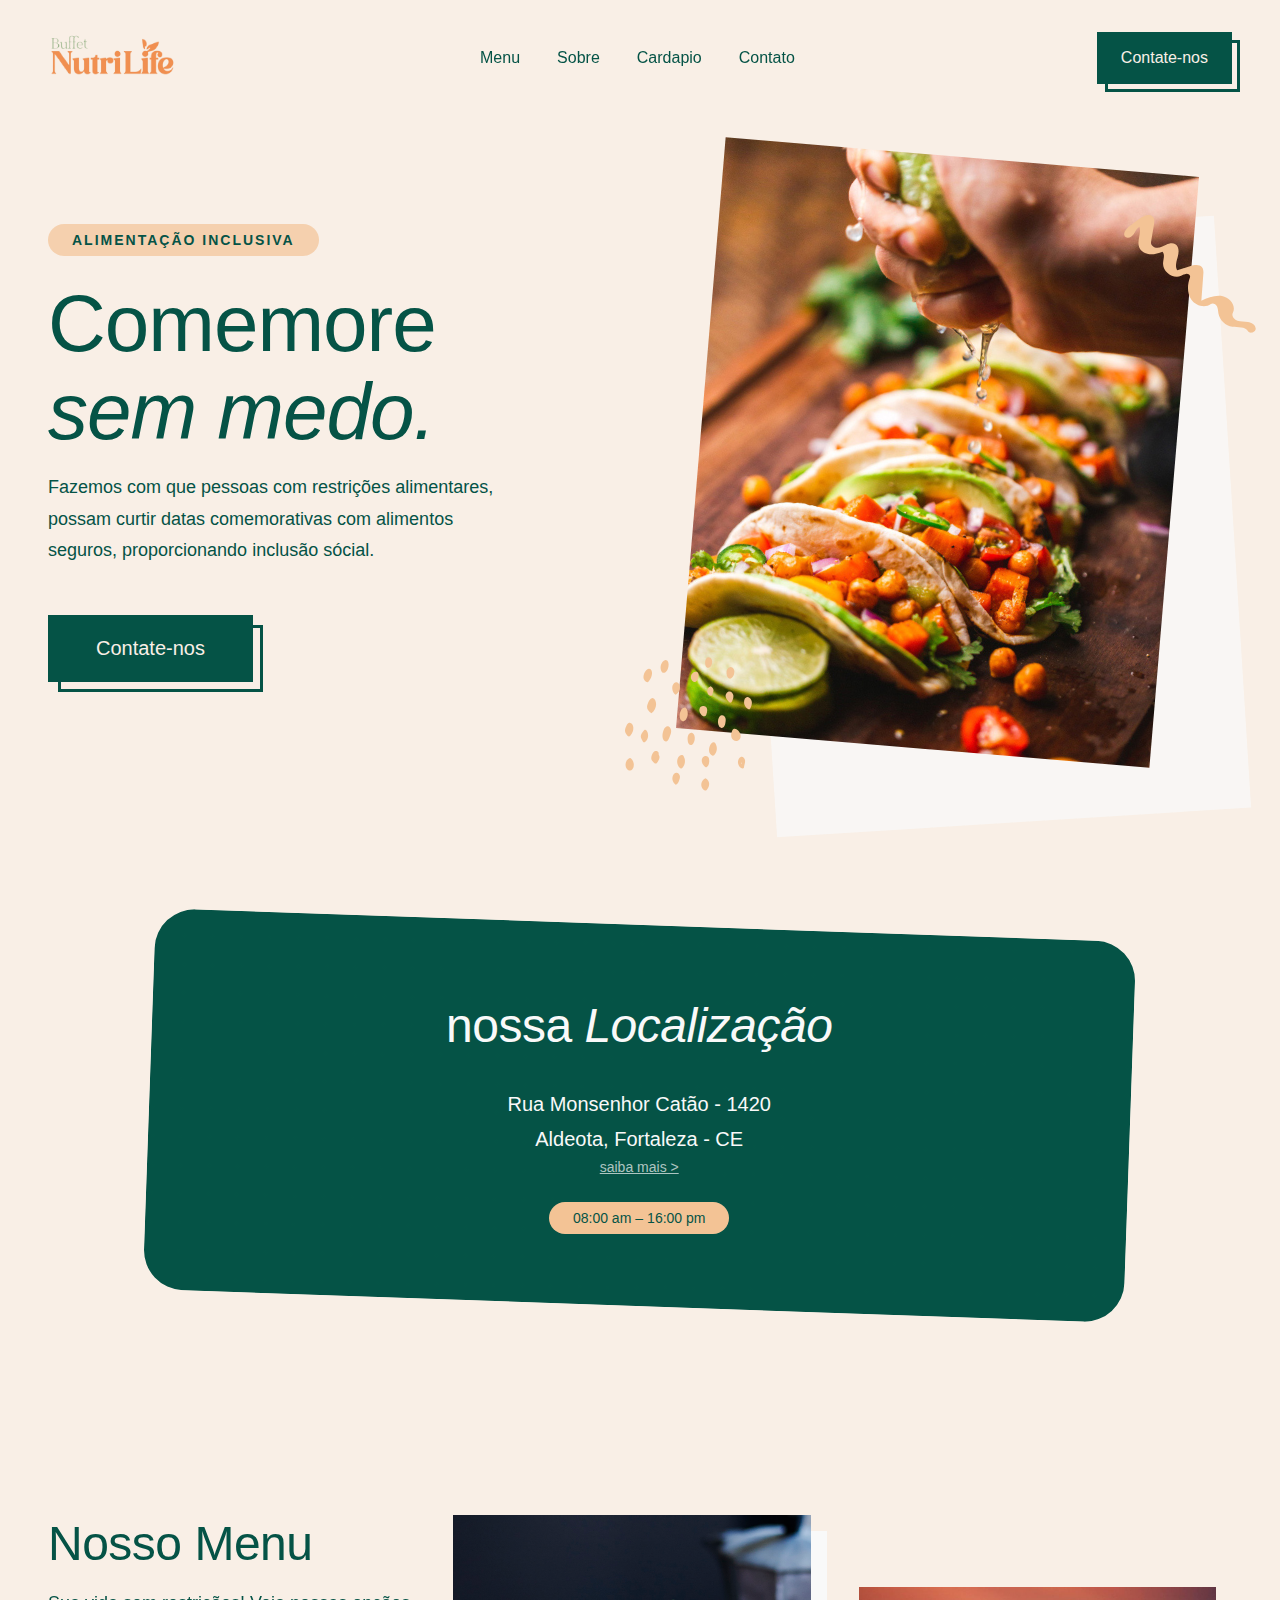
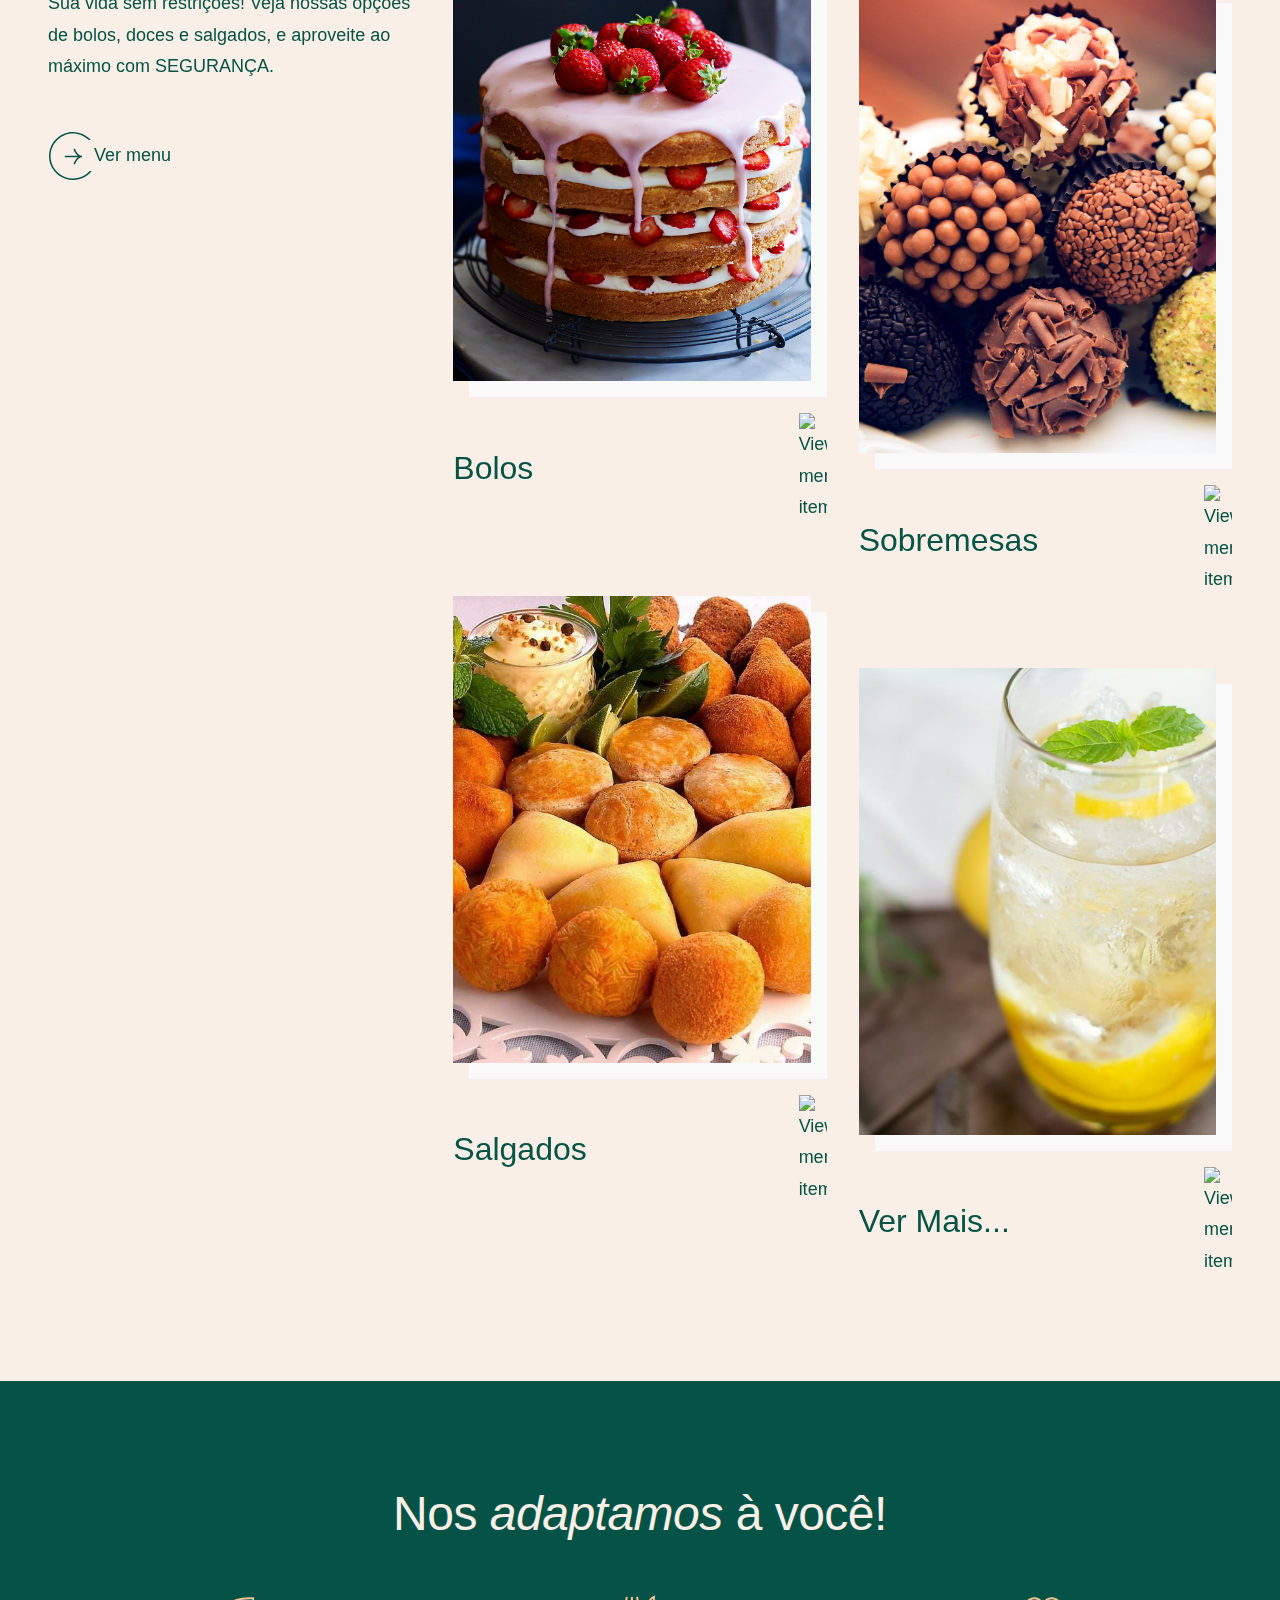
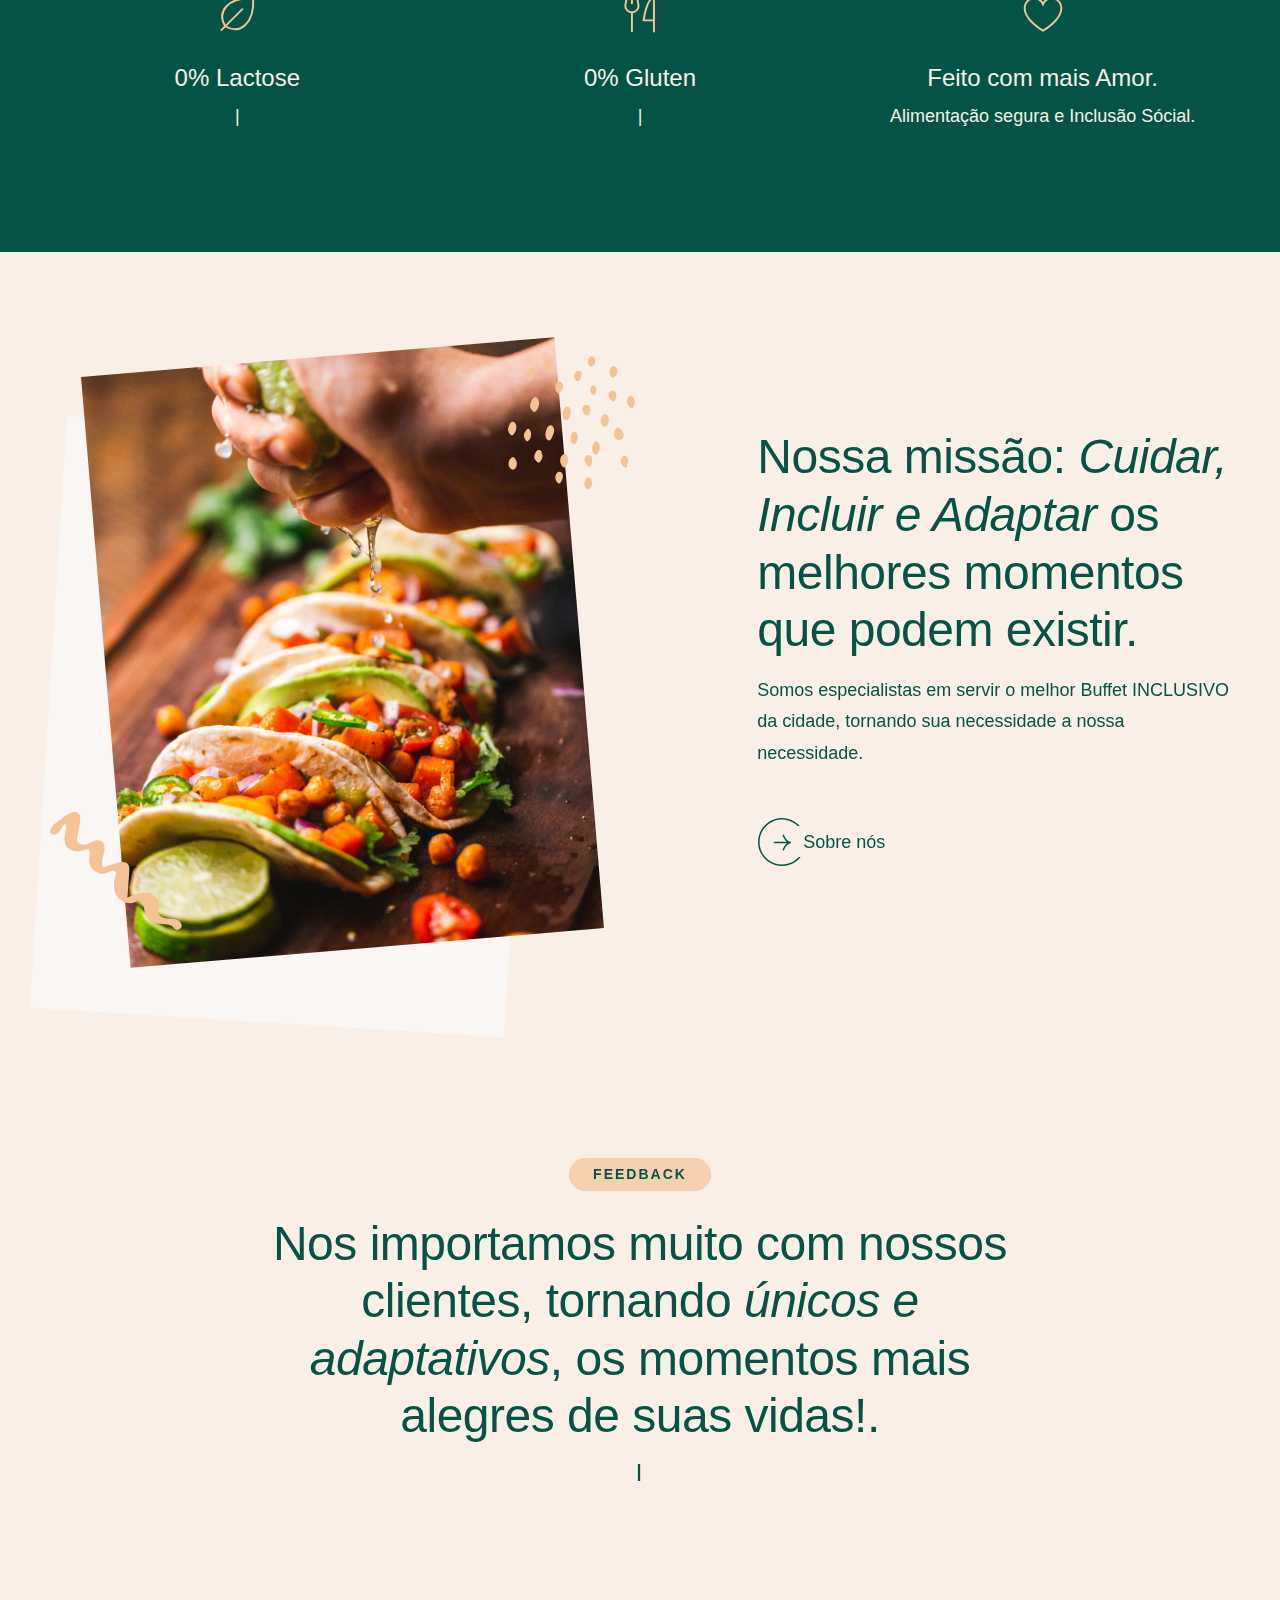
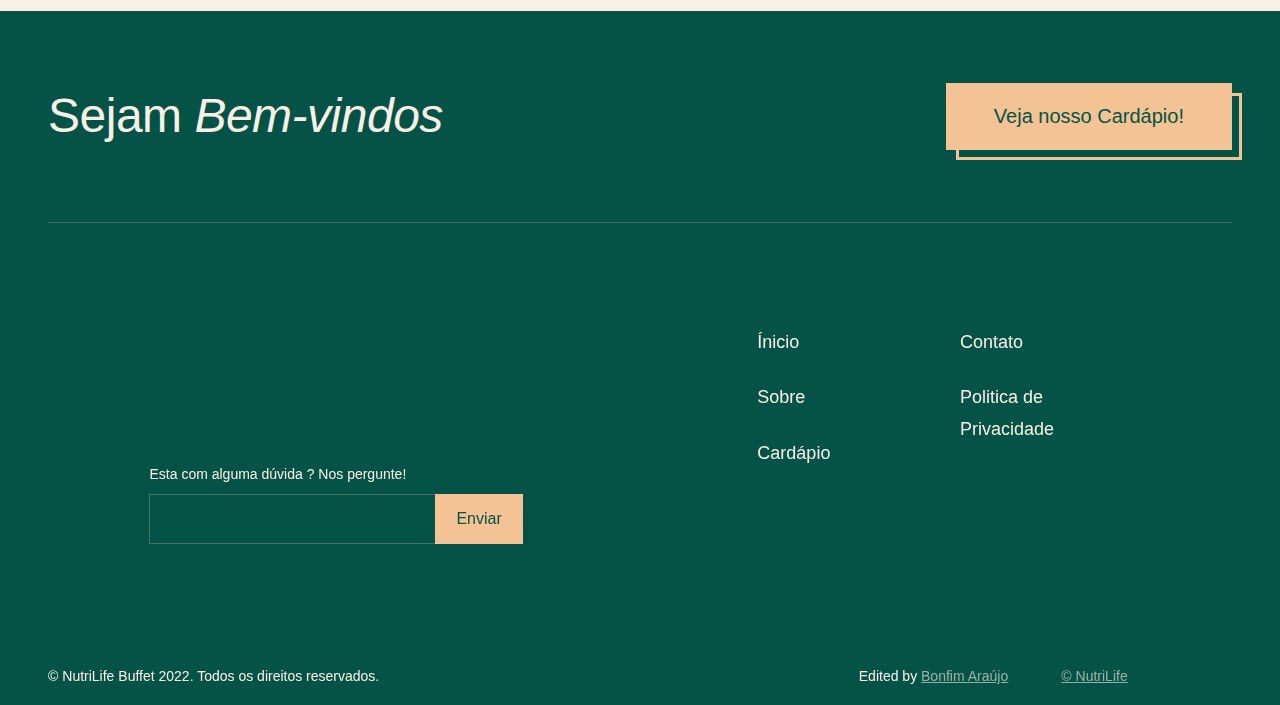
==== html/index.html @ 731f6ff0 "Add files via upload" ====
<!DOCTYPE html>

<html lang="pt-br">

<head>
	<meta charset="utf-8" />
	<title>NutriLife Buffet </title>
	<meta content="summary_large_image" name="twitter:card" />
	<meta content="width=device-width, initial-scale=1" name="viewport" />


	<link href="/css/home.css" rel="stylesheet" type="text/css" />
	<script src="https://ajax.googleapis.com/ajax/libs/webfont/1.6.26/webfont.js" type="text/javascript">

	</script>
	<script
		type="text/javascript">WebFont.load({ google: { families: ["Inter:regular,500,700", "Libre Baskerville:regular,italic"] } });</script>
	<!--[if lt IE 9]>
	<script src="https://cdnjs.cloudflare.com/ajax/libs/html5shiv/3.7.3/html5shiv.min.js" type="text/javascript">
	</script>
<![endif]-->
	<script type="text/javascript">
		!function (o, c) {
			var n = c.documentElement, t = " w-mod-"; n.className += t + "js", ("ontouchstart" in o || o.DocumentTouch && c instanceof DocumentTouch) && (n.className += t + "touch")
		}(window, document);
	</script>
	<link href="imagens/favicon.png" rel="shortcut icon" type="image/x-icon" />
	<link href="imagens/apple-icon.png" rel="apple-touch-icon" />
	<style>
		body {
			-webkit-font-smoothing: antialiased;
			-moz-osx-font-smoothing: grayscale;
		}
	</style>
</head>

<body>
	<div class="background-texture">
	</div>
	<div data-animation="default" class="nav-bar w-nav" data-easing2="ease-in-quart" data-easing="ease-out-quart"
		data-collapse="medium" data-w-id="debec348-5c84-6503-82c9-a6b3926bcc1b" role="banner" data-duration="500"
		data-doc-height="1">
		<div class="container navigation">
			<a href="/" aria-current="page" class="logo w-nav-brand w--current">
				<img src="/imagens/logo1.png" loading="lazy" alt="Plantify logo"  />
			</a>
			<nav role="navigation" class="nav-menu w-nav-menu">
				<div class="nav-links">
					<a href="/" class="nav-link w-nav-link">Menu</a>
					<a href="/about/sobre.html" class="nav-link w-nav-link">Sobre</a>
					<a href="/html/cardapio.html" class="nav-link w-nav-link">Cardapio</a>
					<a href="/contact" class="nav-link w-nav-link">Contato</a>
				</div>
				<a href="/html/cardapio.html" class="button-wrapper small no-margin w-inline-block">
					<div class="button small">
						<div>Contate-nos</div>
					</div>
					<div class="button-shadow small">
					</div>
				</a>
			</nav>
			<div class="menu-button w-nav-button">
				<div data-w-id="debec348-5c84-6503-82c9-a6b3926bcc31" class="hamburger-line">

				</div>
				<div data-w-id="debec348-5c84-6503-82c9-a6b3926bcc32" class="hamburger-line middle">

				</div>
				<div data-w-id="debec348-5c84-6503-82c9-a6b3926bcc33" class="hamburger-line bottom">

				</div>
			</div>
		</div>
	</div>
	<section class="section m wf-section">
		<div class="container">
			<div class="_12-columns">
				<div class="column desktop-5 mobile-12">
					<p class="callout">Alimentação Inclusiva</p>
					<h1 class="heading xxl">Comemore <span class="italic">sem medo.</span>
					</h1>
					<p class="paragraph">Fazemos com que pessoas com restrições alimentares, possam curtir datas
						comemorativas com alimentos seguros, proporcionando inclusão sócial.</p>
					<a href="/html/cardapio.html" class="button-wrapper primary w-inline-block">
						<div class="button">
							<div>Contate-nos</div>
						</div>
						<div class="button-shadow">

						</div>
					</a>
				</div>
				<div class="column desktop-2 mobile-0">

				</div>
				<div class="column desktop-5 mobile-12">
					<div class="photo-container">
						<img src="/imagens/tacos.jpg" loading="lazy" srcset="/imagens/tacos.jpg"
							sizes="(max-width: 767px) 4vw, (max-width: 991px) 2vw, 4vw" alt="Baja Cali Tacos"
							class="photo tall" />
						<div class="photo-shadow">

						</div>
					</div>
					<img src="/svg/shape1.svg" loading="lazy" alt="" class="shape dots bottom-left" />
					<img src="/svg/shape2.svg" loading="lazy" alt="" class="shape squiggle top-right" />
				</div>
			</div>
		</div>
	</section>
	<section class="section wf-section">
		<div class="container">
			<div class="_12-columns slide-up">
				<div class="column desktop-10 tablet-12">
					<div class="callout-box rotate">
						<div class="rotate-back">
							<div class="text-box s">
								<h2 class="heading l">
									</ion-icon>nossa <span class="italic">Localização</span>
								</h2>
								<div class="spacer _16">

								</div>
								<div class="w-dyn-list">
									<div role="list" class="w-dyn-items">
										<ion-icon name="location-outline">
										</ion-icon>
										<div role="listitem" class="schedule-wrapper w-dyn-item">
											<!--<p class="date">27 Nov, 2022</p>-->

											<p class="location large">Rua Monsenhor Catão - 1420</p>
											<p class="location large">Aldeota, Fortaleza - CE</p>
											<p class="location w-condition-invisible">Agendado</p>
											<a href="https://www.google.com/maps/place/Anfiteatro+do+Parque+do+Coc%C3%B3/@-3.7452357,-38.4881863,17z/data=!4m12!1m6!3m5!1s0x7c74f48300b9ffd:0xb833cd546a847312!2sParque+Estadual+do+Coc%C3%B3!8m2!3d-3.7452357!4d-38.4859976!3m4!1s0x0:0x5548d4794e93f61b!8m2!3d-3.7444254!4d-38.4856377"
												class="schedule-link-horizontal w-inline-block">
												<p class="address">saiba mais ></p>

											</a>

											<div class="schedule-callout">
												<div class="schedule-callout-text">08:00 am</div>
												<div class="schedule-callout-text">–</div>
												<div class="schedule-callout-text">16:00 pm</div>
											</div>
										</div>
									</div>
								</div>
							</div>
						</div>
					</div>
					<img src="https://uploads-ssl.webflow.com/623a639d34ee04adef0721f8/623cfb471740de5b218b7be7_Shape%203.svg"
						loading="lazy" alt="" class="shape squiggles top-right" />
					<img src="https://uploads-ssl.webflow.com/623a639d34ee04adef0721f8/623cfb472d6a84945aacecfd_Shape%204.svg"
						loading="lazy" alt="" class="shape squiggle bottom-left" />
				</div>
			</div>
		</div>
	</section>
	<section class="section wf-section">
		<div class="container">
			<div class="_12-columns align-top slide-up">
				<div class="column desktop-4 tablet-12 sticky">
					<h2 class="heading l">Nosso Menu</h2>
					<p class="paragraph">Sua vida sem restrições! Veja nossas opções de bolos, doces e salgados, e
						aproveite ao máximo com SEGURANÇA.</p>
					<a href="/" class="button-wrapper secondary w-inline-block">
						<div class="button secondary">
							<div class="button-arrow">
								<img src="/svg/arrow.svg"
									loading="lazy" alt="" class="secondary-button-arrow" />
								<img src="/svg/set.svg"
									loading="lazy" alt="" class="secondary-button-arrow arrow" />
							</div>
							<div>Ver menu</div>
						</div>
					</a>
				</div>
				<div class="column desktop-8 tablet-12">
					<div class="menu-category-wrapper w-dyn-list">
						<div role="list" class="_12-columns align-top w-dyn-items">
							<div role="listitem" class="column desktop-6 mobile-12 w-dyn-item">
								<a href="/html/cardapio.html" class="menu-link w-inline-block">
									<div class="photo-container menu-item">
										<img src="/imagens/cake.jpg"
											loading="lazy" alt=""
											sizes="(max-width: 479px) 87vw, (max-width: 767px) 90vw, (max-width: 991px) 44vw, 26vw"
											srcset="/imagens/cake.jpg 500w, /imagens/cake.jpg 800w, /imagens/cake.jpg 1000w"
											class="photo tall straight" />
										<div class="photo-shadow straight">
										</div>
									</div>
									<div class="div-block">
										<div class="heading-wrapper">
											<h3 class="heading s">Bolos</h3>
										</div>
										<img src="https://uploads-ssl.webflow.com/623a639d34ee04adef0721f8/623cfb460c32267d057bcc94_Arrow.svg"
											loading="lazy" alt="View menu items" class="arrow" />
									</div>
								</a>
							</div>
							<div role="listitem" class="column desktop-6 mobile-12 w-dyn-item">
								<a href="/html/cardapio.html" class="menu-link w-inline-block">
									<div class="photo-container menu-item">
										<img src="/imagens/brig.jpg"
											loading="lazy" alt=""
											sizes="(max-width: 479px) 87vw, (max-width: 767px) 90vw, (max-width: 991px) 44vw, 26vw"
											srcset="/imagens/brig.jpg 500w, /imagens/brig.jpg 1000w"
											class="photo tall straight" />
										<div class="photo-shadow straight">
										</div>
									</div>
									<div class="div-block">
										<div class="heading-wrapper">
											<h3 class="heading s">Sobremesas</h3>
										</div>
										<img src="https://uploads-ssl.webflow.com/623a639d34ee04adef0721f8/623cfb460c32267d057bcc94_Arrow.svg"
											loading="lazy" alt="View menu items" class="arrow" />
									</div>
								</a>
							</div>
							<div role="listitem" class="column desktop-6 mobile-12 w-dyn-item">
								<a href="/html/cardapio.html" class="menu-link w-inline-block">
									<div class="photo-container menu-item">
										<img src="/imagens/salg.jpg" loading="lazy"
											alt=""
											sizes="(max-width: 479px) 87vw, (max-width: 767px) 90vw, (max-width: 991px) 44vw, 26vw"
											srcset="/imagens/salg.jpg 500w, /imagens/salg.jpg 634w"
											class="photo tall straight" />
										<div class="photo-shadow straight">
										</div>
									</div>
									<div class="div-block">
										<div class="heading-wrapper">
											<h3 class="heading s">Salgados</h3>
										</div>
										<img src="https://uploads-ssl.webflow.com/623a639d34ee04adef0721f8/623cfb460c32267d057bcc94_Arrow.svg"
											loading="lazy" alt="View menu items" class="arrow" />
									</div>
								</a>
							</div>
							<div role="listitem" class="column desktop-6 mobile-12 w-dyn-item">
								<a href="/html/cardapio.html" class="menu-link w-inline-block">
									<div class="photo-container menu-item">
										<img src="/imagens/suc.jpeg"
											loading="lazy" alt=""
											sizes="(max-width: 479px) 87vw, (max-width: 767px) 90vw, (max-width: 991px) 44vw, 26vw"
											srcset="/imagens/suc.jpeg 1080w, /imagens/suc.jpeg 1229w"
											class="photo tall straight" />
										<div class="photo-shadow straight">
										</div>
									</div>
									<div class="div-block">
										<div class="heading-wrapper">
											<h3 class="heading s">Ver Mais...</h3>
										</div>
										<img src="https://uploads-ssl.webflow.com/623a639d34ee04adef0721f8/623cfb460c32267d057bcc94_Arrow.svg"
											loading="lazy" alt="View menu items" class="arrow" />
									</div>
								</a>
							</div>
						</div>
					</div>
				</div>
			</div>
		</div>
	</section>
	<section class="section texture wf-section">
		<div class="container">
			<div class="text-light text-center slide-up">
				<h2 class="heading l">Nos <span class="italic">adaptamos</span> à você!</h2>
				<div class="spacer _32 _0"></div>
				<div class="w-layout-grid grid desktop-3 tablet-3">
					<div id="w-node-_17343c4a-5722-f067-502e-1ea9c01374c1-f841f1c8">
						<img src="/svg/Icon 1.svg"
							loading="lazy" alt="" class="icon" />
						<h3 class="heading xs">0% Lactose</h3>
						<p class="paragraph">|</p>
					</div>
					<div id="w-node-a7428c8a-ffae-e5ae-8056-a9b80b9cee75-f841f1c8">
						<img src="/svg/Icon2.svg"
							loading="lazy" alt="" class="icon" />
						<h3 class="heading xs">0% Gluten</h3>
						<p class="paragraph">|</p>
					</div>
					<div id="w-node-_4e2cf897-731e-28c8-fb19-3d5adfd50661-f841f1c8">
						<img src="/svg/Icon3.svg"
							loading="lazy" alt="" class="icon" />
						<h3 class="heading xs">Feito com mais Amor.</h3>
						<p class="paragraph">Alimentação segura e Inclusão Sócial.</p>
					</div>
				</div>
			</div>
		</div>
	</section>
	<section class="section wf-section">
		<div class="container">
			<div class="_12-columns reverse slide-up">
				<div class="column desktop-5 mobile-12">
					<h2 class="heading l">Nossa missão: <span class="italic">Cuidar, Incluir e Adaptar</span> os
						melhores momentos que podem existir.</h2>
					<p class="paragraph">Somos especialistas em servir o melhor Buffet INCLUSIVO da cidade, tornando sua
						necessidade a nossa necessidade.</p>
					<a href="/html/sobre.html" class="button-wrapper secondary w-inline-block">
						<div class="button secondary">
							<div class="button-arrow">
								<img src="/svg/arrow.svg"
									loading="lazy" alt="" class="secondary-button-arrow" />
								<img src="/svg/set.svg"
									loading="lazy" alt="" class="secondary-button-arrow arrow" />
							</div>
							<div>Sobre nós</div>
						</div>
					</a>
				</div>
				<div class="column desktop-2 mobile-0">
				</div>
				<div class="column desktop-5 mobile-12">
					<div class="photo-container">
						<img src="/imagens/tacos.jpg"
							loading="lazy"
							srcset="/imagens/tacos.jpg 500w, /imagens/tacos.jpg 660w"
							sizes="(max-width: 767px) 4vw, (max-width: 991px) 2vw, 4vw" alt="Jack Fruit tacos"
							class="photo tall left" />
						<div class="photo-shadow reverse">
						</div>
					</div>
					<img src="/svg/shape1.svg"
						loading="lazy" alt="" class="shape dots top-right" />
					<img src="/svg/shape2.svg"
						loading="lazy" alt="" class="shape squiggle bottom-left-image" />
				</div>
			</div>
		</div>
	</section>
	<section class="section wf-section">
		<div class="container">
			<div class="_12-columns slide-up">
				<div class="column desktop-8 tablet-12">
					<div class="text-center">
						<p class="callout">Feedback</p>
						<p class="quote">Nos importamos muito com nossos clientes, tornando <span class="italic">únicos
								e adaptativos</span>, os momentos mais alegres de suas vidas!.</p>
						<div class="quote-name">|</div>
					</div>
				</div>
			</div>
		</div>
	</section>
	<section class="section no-padding wf-section">
		<div class="container wide">
			<div class="image-gallery">
				<img src="/imagens/tacos2.jpg"
					loading="lazy" alt="" class="gallery-photo" />
				<img src="/imagens/child.jpg"
					loading="lazy"
					srcset="/imagens/child.jpg 500w, /imagens/child.jpg 522w"
					sizes="(max-width: 479px) 21vw, 22vw" alt="" class="gallery-photo" />
				<img src="/imagens/pleace.jpg"
					loading="lazy"
					srcset="/imagens/pleace.jpg 500w, /imagens/pleace.jpg 600w"
					sizes="(max-width: 479px) 21vw, 22vw" alt="" class="gallery-photo" />
				<img src="/imagens/eat.jpg"
					loading="lazy" alt="" class="gallery-photo" />
			</div>
		</div>
	</section>
	<footer class="wf-section">
		<div class="section green no-padding">
			<div class="container">
				<div class="footer-cta text-light">
					<h2 class="heading l no-margin">Sejam <span class="italic">Bem-vindos</span>
					</h2>
					<a href="/html/cardapio.html" class="button-wrapper primary no-margin w-inline-block">
						<div class="button peach">
							<div>Veja nosso Cardápio!</div>
						</div>
						<div class="button-shadow peach">

						</div>
					</a>
				</div>
				<div class="horizontal-line light no-margin">

				</div>
			</div>
		</div>
		<div class="section green">
			<div class="container">
				<div class="_12-columns align-top">
					<div class="column desktop-4 tablet-12">
						<a href="#" class="footer-logo w-inline-block">
							<img src="./imagens/logo1.png" loading="lazy" alt="Plantify logo"  />
						</a>
						<div class="spacer _24">

						</div>
						<div class="social-links">
							<a href="https://www.facebook.com/" target="_blank" class="social-link w-inline-block">
								<img src="./svg/icon-facebook.svg" loading="lazy" alt="Facebook" />
							</a>
							<a href="https://twitter.com/" target="_blank" class="social-link w-inline-block">
								<img src="./svg/icon-twitter.svg" loading="lazy" alt="Twitter" />
							</a>
							<a href="https://www.instagram.com/" target="_blank" class="social-link w-inline-block">
								<img src="./svg/icon-instagram.svg" loading="lazy" alt="Instagram" />
							</a>
						</div>
						<div class="footer-form w-form">
							<form id="email-form" name="email-form" data-name="Email Form" method="get">
								<label for="field" class="field-label light">Esta com alguma dúvida ? Nos
									pergunte!</label>
								<div class="horizontal-form">
									<input type="email" class="form-input light w-input" maxlength="256" name="Email"
										data-name="Email" placeholder="" id="Email-2" required="" />
									<input type="submit" value="Enviar" data-wait="Um momento..."
										class="button small peach form w-button" />
								</div>
							</form>
							<div class="form-success footer w-form-done">
								<div>Obrigada! Sua dúvida foi recebida!
								</div>
							</div>
							<div class="form-error w-form-fail">
								<div>Ops! Algo deu errado ao enviar o formulário.</div>
							</div>
						</div>
					</div>
					<div class="column desktop-2 tablet-0">

					</div>
					<div class="column desktop-2 tablet-4 mobile-12">
						<div class="footer-links">
							<a href="./index.html" class="footer-link">Ínicio</a>
							<a href="/html/sobre.html" class="footer-link">Sobre</a>
							<a href="/html/cardapio.html" class="footer-link">Cardápio</a>
						</div>
					</div>
					<div class="column desktop-2 tablet-4 mobile-12">
						<div class="footer-links">
							<a href="/contact" class="footer-link">Contato</a>
							<a href="/privacy-policy" class="footer-link">Politica de Privacidade</a>

						</div>
					</div>

				</div>
			</div>
		</div>
		<div class="section xs green text-light">
			<div class="container">
				<div class="_12-columns mobile-text-center">
					<div class="column desktop-8 tablet-6 mobile-12">
						<div class="paragraph s">© NutriLife Buffet 2022. Todos os direitos reservados.
						</div>
					</div>
					<div class="column desktop-2 tablet-3 mobile-12">
						<div class="paragraph s">Edited by
							<a href="" target="_blank" class="link-white">Bonfim Araújo</a>
						</div>
					</div>
					<div class="column desktop-2 tablet-3 mobile-12">
						<div class="paragraph s">
							<a href="./index.html" target="_blank" class="link-white">© NutriLife</a>
						</div>
					</div>
				</div>
			</div>
		</div>
	</footer>

	<script type="module" src="https://unpkg.com/ionicons@5.5.2/dist/ionicons/ionicons.esm.js"></script>
	<script nomodule src="https://unpkg.com/ionicons@5.5.2/dist/ionicons/ionicons.js"></script>

	
</body>

</html>
---- css/home.css ----
html {
    font-family: sans-serif;
    -ms-text-size-adjust: 100%;
    -webkit-text-size-adjust: 100%;
    height: 100%
}

ion-icon {
    font-size: 50px;
    margin-top:-20px;
  }

article,
aside,
details,
figcaption,
figure,
footer,
header,
hgroup,
main,
menu,
nav,
section,
summary {
    display: block
}

audio,
canvas,
progress,
video {
    display: inline-block;
    vertical-align: baseline
}

audio:not([controls]) {
    display: none;
    height: 0
}

[hidden],
template {
    display: none
}

a:active,
a:hover {
    outline: 0
}

abbr[title] {
    border-bottom: 1px dotted
}

b,
optgroup,
strong {
    font-weight: 700
}

dfn {
    font-style: italic
}

mark {
    background: #ff0;
    color: #000
}

small {
    font-size: 80%
}

sub,
sup {
    font-size: 75%;
    line-height: 0;
    position: relative;
    vertical-align: baseline
}

sup {
    top: -.5em
}

sub {
    bottom: -.25em
}

img {
    border: 0;
    vertical-align: middle;
    display: inline-block;
    max-width: 100%
}

svg:not(:root) {
    overflow: hidden
}

hr {
    box-sizing: content-box;
    height: 0
}

pre,
textarea {
    overflow: auto
}

code,
kbd,
pre,
samp {
    font-family: monospace, monospace;
    font-size: 1em
}

button,
input,
optgroup,
select,
textarea {
    color: inherit;
    font: inherit;
    margin: 0
}

button {
    overflow: visible
}

button,
select {
    text-transform: none
}

button,
html input[type=button],
input[type=reset] {
    -webkit-appearance: button;
    cursor: pointer
}

button[disabled],
html input[disabled] {
    cursor: default
}

button::-moz-focus-inner,
input::-moz-focus-inner {
    border: 0;
    padding: 0
}

input {
    line-height: normal
}

input[type=checkbox],
input[type=radio] {
    box-sizing: border-box;
    padding: 0
}

input[type=number]::-webkit-inner-spin-button,
input[type=number]::-webkit-outer-spin-button {
    height: auto
}

input[type=search] {
    -webkit-appearance: none
}

input[type=search]::-webkit-search-cancel-button,
input[type=search]::-webkit-search-decoration {
    -webkit-appearance: none
}

legend {
    border: 0;
    padding: 0
}

table {
    border-collapse: collapse;
    border-spacing: 0
}

td,
th {
    padding: 0
}

@font-face {
    font-family: webflow-icons;
    src: url("[data-uri]") format('truetype');
    font-weight: 400;
    font-style: normal
}

[class*=" w-icon-"],
[class^=w-icon-] {
    font-family: webflow-icons !important;
    speak: none;
    font-style: normal;
    font-weight: 400;
    font-variant: normal;
    text-transform: none;
    line-height: 1;
    -webkit-font-smoothing: antialiased;
    -moz-osx-font-smoothing: grayscale
}

.w-icon-slider-right:before {
    content: "\e600"
}

.w-icon-slider-left:before {
    content: "\e601"
}

.w-icon-nav-menu:before {
    content: "\e602"
}

.w-icon-arrow-down:before,
.w-icon-dropdown-toggle:before {
    content: "\e603"
}

.w-icon-file-upload-remove:before {
    content: "\e900"
}

.w-icon-file-upload-icon:before {
    content: "\e903"
}

* {
    -webkit-box-sizing: border-box;
    -moz-box-sizing: border-box;
    box-sizing: border-box
}

html.w-mod-touch * {
    background-attachment: scroll !important
}

.w-block {
    display: block
}

.w-inline-block {
    max-width: 100%;
    display: inline-block
}

.w-clearfix:after,
.w-clearfix:before {
    content: " ";
    display: table;
    grid-column-start: 1;
    grid-row-start: 1;
    grid-column-end: 2;
    grid-row-end: 2
}

.w-clearfix:after {
    clear: both
}

.w-hidden {
    display: none
}

.w-button {
    display: inline-block;
    padding: 9px 15px;
    background-color: #3898ec;
    color: #fff;
    border: 0;
    line-height: inherit;
    text-decoration: none;
    cursor: pointer;
    border-radius: 0
}

input.w-button {
    -webkit-appearance: button
}

html[data-w-dynpage] [data-w-cloak] {
    color: transparent !important
}

.w-webflow-badge,
.w-webflow-badge * {
    position: static;
    left: auto;
    top: auto;
    right: auto;
    bottom: auto;
    z-index: auto;
    display: block;
    visibility: visible;
    overflow: visible;
    overflow-x: visible;
    overflow-y: visible;
    box-sizing: border-box;
    width: auto;
    height: auto;
    max-height: none;
    max-width: none;
    min-height: 0;
    min-width: 0;
    margin: 0;
    padding: 0;
    float: none;
    clear: none;
    border: 0 transparent;
    border-radius: 0;
    background: 0 0;
    box-shadow: none;
    opacity: 1;
    transform: none;
    transition: none;
    direction: ltr;
    font-family: inherit;
    font-weight: inherit;
    color: inherit;
    font-size: inherit;
    line-height: inherit;
    font-style: inherit;
    font-variant: inherit;
    text-align: inherit;
    letter-spacing: inherit;
    text-decoration: inherit;
    text-indent: 0;
    text-transform: inherit;
    list-style-type: disc;
    text-shadow: none;
    font-smoothing: auto;
    vertical-align: baseline;
    cursor: inherit;
    white-space: inherit;
    word-break: normal;
    word-spacing: normal;
    word-wrap: normal
}

.w-webflow-badge {
    position: fixed !important;
    display: inline-block !important;
    visibility: visible !important;
    z-index: 2147483647 !important;
    top: auto !important;
    right: 12px !important;
    bottom: 12px !important;
    left: auto !important;
    color: #aaadb0 !important;
    background-color: #fff !important;
    border-radius: 3px !important;
    padding: 6px 8px 6px 6px !important;
    font-size: 12px !important;
    opacity: 1 !important;
    line-height: 14px !important;
    text-decoration: none !important;
    transform: none !important;
    margin: 0 !important;
    width: auto !important;
    height: auto !important;
    overflow: visible !important;
    white-space: nowrap;
    box-shadow: 0 0 0 1px rgba(0, 0, 0, .1), 0 1px 3px rgba(0, 0, 0, .1);
    cursor: pointer
}

.w-webflow-badge>img {
    display: inline-block !important;
    visibility: visible !important;
    opacity: 1 !important;
    vertical-align: middle !important
}

p {
    margin-top: 0;
    margin-bottom: 16px
}

figure {
    margin: 0 0 10px
}

figcaption {
    margin-top: 5px;
    text-align: center
}

.w-list-unstyled {
    padding-left: 0;
    list-style: none
}

.w-embed:after,
.w-embed:before {
    content: " ";
    display: table;
    grid-column-start: 1;
    grid-row-start: 1;
    grid-column-end: 2;
    grid-row-end: 2
}

.w-embed:after {
    clear: both
}

.w-video {
    width: 100%;
    position: relative;
    padding: 0
}

.w-video embed,
.w-video iframe,
.w-video object {
    position: absolute;
    top: 0;
    left: 0;
    width: 100%;
    height: 100%;
    border: none
}

fieldset {
    padding: 0;
    margin: 0;
    border: 0
}

[type=button],
[type=reset],
button {
    border: 0;
    cursor: pointer;
    -webkit-appearance: button
}

.w-form {
    margin: 0 0 15px
}

.w-form-done {
    display: none;
    padding: 20px;
    text-align: center;
    background-color: #ddd
}

.w-form-fail {
    display: none;
    margin-top: 10px;
    padding: 10px;
    background-color: #ffdede
}

label {
    display: block;
    margin-bottom: 5px;
    font-weight: 700
}

.w-input,
.w-select {
    display: block;
    width: 100%;
    height: 38px;
    padding: 8px 12px;
    margin-bottom: 10px;
    font-size: 14px;
    line-height: 1.42857143;
    color: #333;
    vertical-align: middle;
    background-color: #fff;
    border: 1px solid #ccc
}

.w-input:-moz-placeholder,
.w-select:-moz-placeholder {
    color: #999
}

.w-input::-moz-placeholder,
.w-select::-moz-placeholder {
    color: #999;
    opacity: 1
}

.w-input:-ms-input-placeholder,
.w-select:-ms-input-placeholder {
    color: #999
}

.w-input::-webkit-input-placeholder,
.w-select::-webkit-input-placeholder {
    color: #999
}

.w-input:focus,
.w-select:focus {
    border-color: #3898ec;
    outline: 0
}

.w-input[disabled],
.w-input[readonly],
.w-select[disabled],
.w-select[readonly],
fieldset[disabled] .w-input,
fieldset[disabled] .w-select {
    cursor: not-allowed
}

.w-input[disabled]:not(.w-input-disabled),
.w-input[readonly],
.w-select[disabled]:not(.w-input-disabled),
.w-select[readonly],
fieldset[disabled]:not(.w-input-disabled) .w-input,
fieldset[disabled]:not(.w-input-disabled) .w-select {
    background-color: #eee
}

textarea.w-input,
textarea.w-select {
    height: auto
}

.w-select {
    background-color: #f3f3f3
}

.w-select[multiple] {
    height: auto
}

.w-form-label {
    display: inline-block;
    cursor: pointer;
    font-weight: 400;
    margin-bottom: 0
}

.w-radio {
    display: block;
    margin-bottom: 5px;
    padding-left: 20px
}

.w-radio:after,
.w-radio:before {
    content: " ";
    display: table;
    grid-column-start: 1;
    grid-row-start: 1;
    grid-column-end: 2;
    grid-row-end: 2
}

.w-radio:after {
    clear: both
}

.w-radio-input {
    margin: 3px 0 0 -20px;
    line-height: normal;
    float: left
}

.w-file-upload {
    display: block;
    margin-bottom: 10px
}

.w-file-upload-input {
    width: .1px;
    height: .1px;
    opacity: 0;
    overflow: hidden;
    position: absolute;
    z-index: -100
}

.w-file-upload-default,
.w-file-upload-success,
.w-file-upload-uploading {
    display: inline-block;
    color: #333
}

.w-file-upload-error {
    display: block;
    margin-top: 10px
}

.w-file-upload-default.w-hidden,
.w-file-upload-error.w-hidden,
.w-file-upload-success.w-hidden,
.w-file-upload-uploading.w-hidden {
    display: none
}

.w-file-upload-uploading-btn {
    display: flex;
    font-size: 14px;
    font-weight: 400;
    cursor: pointer;
    margin: 0;
    padding: 8px 12px;
    border: 1px solid #ccc;
    background-color: #fafafa
}

.w-file-upload-file {
    display: flex;
    flex-grow: 1;
    justify-content: space-between;
    margin: 0;
    padding: 8px 9px 8px 11px;
    border: 1px solid #ccc;
    background-color: #fafafa
}

.w-file-upload-file-name {
    font-size: 14px;
    font-weight: 400;
    display: block
}

.w-file-remove-link {
    margin-top: 3px;
    margin-left: 10px;
    width: auto;
    height: auto;
    padding: 3px;
    display: block;
    cursor: pointer
}

.w-icon-file-upload-remove {
    margin: auto;
    font-size: 10px
}

.w-file-upload-error-msg {
    display: inline-block;
    color: #ea384c;
    padding: 2px 0
}

.w-file-upload-info {
    display: inline-block;
    line-height: 38px;
    padding: 0 12px
}

.w-file-upload-label {
    display: inline-block;
    font-size: 14px;
    font-weight: 400;
    cursor: pointer;
    margin: 0;
    padding: 8px 12px;
    border: 1px solid #ccc;
    background-color: #fafafa
}

.w-icon-file-upload-icon,
.w-icon-file-upload-uploading {
    display: inline-block;
    margin-right: 8px;
    width: 20px
}

.w-icon-file-upload-uploading {
    height: 20px
}

.w-container {
    margin-left: auto;
    margin-right: auto;
    max-width: 940px
}

.w-container:after,
.w-container:before {
    content: " ";
    display: table;
    grid-column-start: 1;
    grid-row-start: 1;
    grid-column-end: 2;
    grid-row-end: 2
}

.w-container:after {
    clear: both
}

.w-container .w-row {
    margin-left: -10px;
    margin-right: -10px
}

.w-row:after,
.w-row:before {
    content: " ";
    display: table;
    grid-column-start: 1;
    grid-row-start: 1;
    grid-column-end: 2;
    grid-row-end: 2
}

.w-row:after {
    clear: both
}

.w-row .w-row {
    margin-left: 0;
    margin-right: 0
}

.w-col {
    position: relative;
    float: left;
    width: 100%;
    min-height: 1px;
    padding-left: 10px;
    padding-right: 10px
}

.w-col .w-col {
    padding-left: 0;
    padding-right: 0
}

.w-col-1 {
    width: 8.33333333%
}

.w-col-2 {
    width: 16.66666667%
}

.w-col-3 {
    width: 25%
}

.w-col-4 {
    width: 33.33333333%
}

.w-col-5 {
    width: 41.66666667%
}

.w-col-6 {
    width: 50%
}

.w-col-7 {
    width: 58.33333333%
}

.w-col-8 {
    width: 66.66666667%
}

.w-col-9 {
    width: 75%
}

.w-col-10 {
    width: 83.33333333%
}

.w-col-11 {
    width: 91.66666667%
}

.w-col-12 {
    width: 100%
}

.w-hidden-main {
    display: none !important
}

@media screen and (max-width:991px) {
    .w-container {
        max-width: 728px
    }

    .w-hidden-main {
        display: inherit !important
    }

    .w-hidden-medium {
        display: none !important
    }

    .w-col-medium-1 {
        width: 8.33333333%
    }

    .w-col-medium-2 {
        width: 16.66666667%
    }

    .w-col-medium-3 {
        width: 25%
    }

    .w-col-medium-4 {
        width: 33.33333333%
    }

    .w-col-medium-5 {
        width: 41.66666667%
    }

    .w-col-medium-6 {
        width: 50%
    }

    .w-col-medium-7 {
        width: 58.33333333%
    }

    .w-col-medium-8 {
        width: 66.66666667%
    }

    .w-col-medium-9 {
        width: 75%
    }

    .w-col-medium-10 {
        width: 83.33333333%
    }

    .w-col-medium-11 {
        width: 91.66666667%
    }

    .w-col-medium-12 {
        width: 100%
    }

    .w-col-stack {
        width: 100%;
        left: auto;
        right: auto
    }
}

@media screen and (max-width:767px) {

    .w-hidden-main,
    .w-hidden-medium {
        display: inherit !important
    }

    .w-hidden-small {
        display: none !important
    }

    .w-container .w-row,
    .w-row {
        margin-left: 0;
        margin-right: 0
    }

    .w-col {
        width: 100%;
        left: auto;
        right: auto
    }

    .w-col-small-1 {
        width: 8.33333333%
    }

    .w-col-small-2 {
        width: 16.66666667%
    }

    .w-col-small-3 {
        width: 25%
    }

    .w-col-small-4 {
        width: 33.33333333%
    }

    .w-col-small-5 {
        width: 41.66666667%
    }

    .w-col-small-6 {
        width: 50%
    }

    .w-col-small-7 {
        width: 58.33333333%
    }

    .w-col-small-8 {
        width: 66.66666667%
    }

    .w-col-small-9 {
        width: 75%
    }

    .w-col-small-10 {
        width: 83.33333333%
    }

    .w-col-small-11 {
        width: 91.66666667%
    }

    .w-col-small-12 {
        width: 100%
    }
}

@media screen and (max-width:479px) {
    .w-container {
        max-width: none
    }

    .w-hidden-main,
    .w-hidden-medium,
    .w-hidden-small {
        display: inherit !important
    }

    .w-hidden-tiny {
        display: none !important
    }

    .w-col {
        width: 100%
    }

    .w-col-tiny-1 {
        width: 8.33333333%
    }

    .w-col-tiny-2 {
        width: 16.66666667%
    }

    .w-col-tiny-3 {
        width: 25%
    }

    .w-col-tiny-4 {
        width: 33.33333333%
    }

    .w-col-tiny-5 {
        width: 41.66666667%
    }

    .w-col-tiny-6 {
        width: 50%
    }

    .w-col-tiny-7 {
        width: 58.33333333%
    }

    .w-col-tiny-8 {
        width: 66.66666667%
    }

    .w-col-tiny-9 {
        width: 75%
    }

    .w-col-tiny-10 {
        width: 83.33333333%
    }

    .w-col-tiny-11 {
        width: 91.66666667%
    }

    .w-col-tiny-12 {
        width: 100%
    }
}

.w-widget {
    position: relative
}

.w-widget-map {
    width: 100%;
    height: 400px
}

.w-widget-map label {
    width: auto;
    display: inline
}

.w-widget-map img {
    max-width: inherit
}

.w-widget-map .gm-style-iw {
    text-align: center
}

.w-widget-map .gm-style-iw>button {
    display: none !important
}

.w-widget-twitter {
    overflow: hidden
}

.w-widget-twitter-count-shim {
    display: inline-block;
    vertical-align: top;
    position: relative;
    width: 28px;
    height: 20px;
    text-align: center;
    background: #fff;
    border: 1px solid #758696;
    border-radius: 3px
}

.w-widget-twitter-count-shim * {
    pointer-events: none;
    -webkit-user-select: none;
    -moz-user-select: none;
    -ms-user-select: none;
    user-select: none
}

.w-widget-twitter-count-shim .w-widget-twitter-count-inner {
    position: relative;
    font-size: 15px;
    line-height: 12px;
    text-align: center;
    color: #999;
    font-family: serif
}

.w-widget-twitter-count-shim .w-widget-twitter-count-clear {
    position: relative;
    display: block
}

.w-widget-twitter-count-shim.w--large {
    width: 36px;
    height: 28px
}

.w-widget-twitter-count-shim.w--large .w-widget-twitter-count-inner {
    font-size: 18px;
    line-height: 18px
}

.w-widget-twitter-count-shim:not(.w--vertical) {
    margin-left: 5px;
    margin-right: 8px
}

.w-widget-twitter-count-shim:not(.w--vertical).w--large {
    margin-left: 6px
}

.w-widget-twitter-count-shim:not(.w--vertical):after,
.w-widget-twitter-count-shim:not(.w--vertical):before {
    top: 50%;
    left: 0;
    border: solid transparent;
    content: ' ';
    height: 0;
    width: 0;
    position: absolute;
    pointer-events: none
}

.w-widget-twitter-count-shim:not(.w--vertical):before {
    border-color: rgba(117, 134, 150, 0);
    border-right-color: #5d6c7b;
    border-width: 4px;
    margin-left: -9px;
    margin-top: -4px
}

.w-widget-twitter-count-shim:not(.w--vertical).w--large:before {
    border-width: 5px;
    margin-left: -10px;
    margin-top: -5px
}

.w-widget-twitter-count-shim:not(.w--vertical):after {
    border-color: rgba(255, 255, 255, 0);
    border-right-color: #fff;
    border-width: 4px;
    margin-left: -8px;
    margin-top: -4px
}

.w-widget-twitter-count-shim:not(.w--vertical).w--large:after {
    border-width: 5px;
    margin-left: -9px;
    margin-top: -5px
}

.w-widget-twitter-count-shim.w--vertical {
    width: 61px;
    height: 33px;
    margin-bottom: 8px
}

.w-widget-twitter-count-shim.w--vertical:after,
.w-widget-twitter-count-shim.w--vertical:before {
    top: 100%;
    left: 50%;
    border: solid transparent;
    content: ' ';
    height: 0;
    width: 0;
    position: absolute;
    pointer-events: none
}

.w-widget-twitter-count-shim.w--vertical:before {
    border-color: rgba(117, 134, 150, 0);
    border-top-color: #5d6c7b;
    border-width: 5px;
    margin-left: -5px
}

.w-widget-twitter-count-shim.w--vertical:after {
    border-color: rgba(255, 255, 255, 0);
    border-top-color: #fff;
    border-width: 4px;
    margin-left: -4px
}

.w-widget-twitter-count-shim.w--vertical .w-widget-twitter-count-inner {
    font-size: 18px;
    line-height: 22px
}

.w-widget-twitter-count-shim.w--vertical.w--large {
    width: 76px
}

.w-background-video {
    position: relative;
    overflow: hidden;
    height: 500px;
    color: #fff
}

.w-background-video>video {
    background-size: cover;
    background-position: 50% 50%;
    position: absolute;
    margin: auto;
    width: 100%;
    height: 100%;
    right: -100%;
    bottom: -100%;
    top: -100%;
    left: -100%;
    object-fit: cover;
    z-index: -100
}

.w-background-video>video::-webkit-media-controls-start-playback-button {
    display: none !important;
    -webkit-appearance: none
}

.w-background-video--control {
    position: absolute;
    bottom: 1em;
    right: 1em;
    background-color: transparent;
    padding: 0
}

.w-background-video--control>[hidden] {
    display: none !important
}

.w-slider {
    position: relative;
    height: 300px;
    text-align: center;
    background: #ddd;
    clear: both;
    -webkit-tap-highlight-color: transparent;
    tap-highlight-color: rgba(0, 0, 0, 0)
}

.w-slider-mask {
    position: relative;
    display: block;
    overflow: hidden;
    z-index: 1;
    left: 0;
    right: 0;
    height: 100%;
    white-space: nowrap
}

.w-slide {
    position: relative;
    display: inline-block;
    vertical-align: top;
    width: 100%;
    height: 100%;
    white-space: normal;
    text-align: left
}

.w-slider-nav {
    position: absolute;
    z-index: 2;
    top: auto;
    right: 0;
    bottom: 0;
    left: 0;
    margin: auto;
    padding-top: 10px;
    height: 40px;
    text-align: center;
    -webkit-tap-highlight-color: transparent;
    tap-highlight-color: rgba(0, 0, 0, 0)
}

.w-slider-nav.w-round>div {
    border-radius: 100%
}

.w-slider-nav.w-num>div {
    width: auto;
    height: auto;
    padding: .2em .5em;
    font-size: inherit;
    line-height: inherit
}

.w-slider-nav.w-shadow>div {
    box-shadow: 0 0 3px rgba(51, 51, 51, .4)
}

.w-slider-nav-invert {
    color: #fff
}

.w-slider-nav-invert>div {
    background-color: rgba(34, 34, 34, .4)
}

.w-slider-nav-invert>div.w-active {
    background-color: #222
}

.w-slider-dot {
    position: relative;
    display: inline-block;
    width: 1em;
    height: 1em;
    background-color: rgba(255, 255, 255, .4);
    cursor: pointer;
    margin: 0 3px .5em;
    transition: background-color .1s, color .1s
}

.w-slider-dot.w-active {
    background-color: #fff
}

.w-slider-dot:focus {
    outline: 0;
    box-shadow: 0 0 0 2px #fff
}

.w-slider-dot:focus.w-active {
    box-shadow: none
}

.w-slider-arrow-left,
.w-slider-arrow-right {
    position: absolute;
    width: 80px;
    top: 0;
    right: 0;
    bottom: 0;
    left: 0;
    margin: auto;
    cursor: pointer;
    overflow: hidden;
    color: #fff;
    font-size: 40px;
    -webkit-tap-highlight-color: transparent;
    tap-highlight-color: rgba(0, 0, 0, 0);
    -webkit-user-select: none;
    -moz-user-select: none;
    -ms-user-select: none;
    user-select: none
}

.w-slider-arrow-left [class*=' w-icon-'],
.w-slider-arrow-left [class^=w-icon-],
.w-slider-arrow-right [class*=' w-icon-'],
.w-slider-arrow-right [class^=w-icon-] {
    position: absolute
}

.w-slider-arrow-left:focus,
.w-slider-arrow-right:focus {
    outline: 0
}

.w-slider-arrow-left {
    z-index: 3;
    right: auto
}

.w-slider-arrow-right {
    z-index: 4;
    left: auto
}

.w-icon-slider-left,
.w-icon-slider-right {
    top: 0;
    right: 0;
    bottom: 0;
    left: 0;
    margin: auto;
    width: 1em;
    height: 1em
}

.w-slider-aria-label {
    border: 0;
    clip: rect(0 0 0 0);
    height: 1px;
    margin: -1px;
    overflow: hidden;
    padding: 0;
    position: absolute;
    width: 1px
}

.w-slider-force-show {
    display: block !important
}

.w-dropdown {
    display: inline-block;
    position: relative;
    text-align: left;
    margin-left: auto;
    margin-right: auto;
    z-index: 900
}

.w-dropdown-btn,
.w-dropdown-link,
.w-dropdown-toggle {
    position: relative;
    vertical-align: top;
    text-decoration: none;
    color: #222;
    padding: 20px;
    text-align: left;
    margin-left: auto;
    margin-right: auto;
    white-space: nowrap
}

.w-dropdown-toggle {
    -webkit-user-select: none;
    -moz-user-select: none;
    -ms-user-select: none;
    user-select: none;
    display: inline-block;
    cursor: pointer;
    padding-right: 40px
}

.w-dropdown-toggle:focus {
    outline: 0
}

.w-icon-dropdown-toggle {
    position: absolute;
    top: 0;
    right: 0;
    bottom: 0;
    margin: auto 20px auto auto;
    width: 1em;
    height: 1em
}

.w-dropdown-list {
    position: absolute;
    background: #ddd;
    display: none;
    min-width: 100%
}

.w-dropdown-list.w--open {
    display: block
}

.w-dropdown-link {
    padding: 10px 20px;
    display: block;
    color: #222
}

.w-dropdown-link.w--current {
    color: #0082f3
}

.w-dropdown-link:focus {
    outline: 0
}

@media screen and (max-width:767px) {
    .w-nav-brand {
        padding-left: 10px
    }
}

.w-lightbox-backdrop {
    cursor: auto;
    font-style: normal;
    font-variant: normal;
    letter-spacing: normal;
    list-style: disc;
    text-indent: 0;
    text-shadow: none;
    text-transform: none;
    visibility: visible;
    white-space: normal;
    word-break: normal;
    word-spacing: normal;
    word-wrap: normal;
    position: fixed;
    top: 0;
    right: 0;
    bottom: 0;
    left: 0;
    color: #fff;
    font-family: "Helvetica Neue", Helvetica, Ubuntu, "Segoe UI", Verdana, sans-serif;
    font-size: 17px;
    line-height: 1.2;
    font-weight: 300;
    text-align: center;
    background: rgba(0, 0, 0, .9);
    z-index: 2000;
    outline: 0;
    opacity: 0;
    -webkit-user-select: none;
    -moz-user-select: none;
    -ms-user-select: none;
    -webkit-tap-highlight-color: transparent;
    -webkit-transform: translate(0, 0)
}

.w-lightbox-backdrop,
.w-lightbox-container {
    height: 100%;
    overflow: auto;
    -webkit-overflow-scrolling: touch
}

.w-lightbox-content {
    position: relative;
    height: 100vh;
    overflow: hidden
}

.w-lightbox-view {
    position: absolute;
    width: 100vw;
    height: 100vh;
    opacity: 0
}

.w-lightbox-view:before {
    content: "";
    height: 100vh
}

.w-lightbox-group,
.w-lightbox-group .w-lightbox-view,
.w-lightbox-group .w-lightbox-view:before {
    height: 86vh
}

.w-lightbox-frame,
.w-lightbox-view:before {
    display: inline-block;
    vertical-align: middle
}

.w-lightbox-figure {
    position: relative;
    margin: 0
}

.w-lightbox-group .w-lightbox-figure {
    cursor: pointer
}

.w-lightbox-img {
    width: auto;
    height: auto;
    max-width: none
}

.w-lightbox-image {
    display: block;
    float: none;
    max-width: 100vw;
    max-height: 100vh
}

.w-lightbox-group .w-lightbox-image {
    max-height: 86vh
}

.w-lightbox-caption {
    position: absolute;
    right: 0;
    bottom: 0;
    left: 0;
    padding: .5em 1em;
    background: rgba(0, 0, 0, .4);
    text-align: left;
    text-overflow: ellipsis;
    white-space: nowrap;
    overflow: hidden
}

.w-lightbox-embed {
    position: absolute;
    top: 0;
    right: 0;
    bottom: 0;
    left: 0;
    width: 100%;
    height: 100%
}

.w-lightbox-control {
    position: absolute;
    top: 0;
    width: 4em;
    background-size: 24px;
    background-repeat: no-repeat;
    background-position: center;
    cursor: pointer;
    -webkit-transition: .3s;
    transition: .3s
}

.w-lightbox-left {
    display: none;
    bottom: 0;
    left: 0;
    background-image: url("[data-uri]")
}

.w-lightbox-right {
    display: none;
    right: 0;
    bottom: 0;
    background-image: url("[data-uri]")
}

.w-lightbox-close {
    right: 0;
    height: 2.6em;
    background-image: url("[data-uri]");
    background-size: 18px
}

.w-lightbox-strip {
    position: absolute;
    bottom: 0;
    left: 0;
    right: 0;
    padding: 0 1vh;
    line-height: 0;
    white-space: nowrap;
    overflow-x: auto;
    overflow-y: hidden
}

.w-lightbox-item {
    display: inline-block;
    width: 10vh;
    padding: 2vh 1vh;
    box-sizing: content-box;
    cursor: pointer;
    -webkit-transform: translate3d(0, 0, 0)
}

.w-lightbox-active {
    opacity: .3
}

.w-lightbox-thumbnail {
    position: relative;
    height: 10vh;
    background: #222;
    overflow: hidden
}

.w-lightbox-thumbnail-image {
    position: absolute;
    top: 0;
    left: 0
}

.w-lightbox-thumbnail .w-lightbox-tall {
    top: 50%;
    width: 100%;
    -webkit-transform: translate(0, -50%);
    -ms-transform: translate(0, -50%);
    transform: translate(0, -50%)
}

.w-lightbox-thumbnail .w-lightbox-wide {
    left: 50%;
    height: 100%;
    -webkit-transform: translate(-50%, 0);
    -ms-transform: translate(-50%, 0);
    transform: translate(-50%, 0)
}

.w-lightbox-spinner {
    position: absolute;
    top: 50%;
    left: 50%;
    box-sizing: border-box;
    width: 40px;
    height: 40px;
    margin-top: -20px;
    margin-left: -20px;
    border: 5px solid rgba(0, 0, 0, .4);
    border-radius: 50%;
    -webkit-animation: .8s linear infinite spin;
    animation: .8s linear infinite spin
}

.w-lightbox-spinner:after {
    content: "";
    position: absolute;
    top: -4px;
    right: -4px;
    bottom: -4px;
    left: -4px;
    border: 3px solid transparent;
    border-bottom-color: #fff;
    border-radius: 50%
}

.w-lightbox-hide {
    display: none
}

.w-lightbox-noscroll {
    overflow: hidden
}

@media (min-width:768px) {
    .w-lightbox-content {
        height: 96vh;
        margin-top: 2vh
    }

    .w-lightbox-view,
    .w-lightbox-view:before {
        height: 96vh
    }

    .w-lightbox-group,
    .w-lightbox-group .w-lightbox-view,
    .w-lightbox-group .w-lightbox-view:before {
        height: 84vh
    }

    .w-lightbox-image {
        max-width: 96vw;
        max-height: 96vh
    }

    .w-lightbox-group .w-lightbox-image {
        max-width: 82.3vw;
        max-height: 84vh
    }

    .w-lightbox-left,
    .w-lightbox-right {
        display: block;
        opacity: .5
    }

    .w-lightbox-close {
        opacity: .8
    }

    .w-lightbox-control:hover {
        opacity: 1
    }
}

.w-lightbox-inactive,
.w-lightbox-inactive:hover {
    opacity: 0
}

.w-richtext:after,
.w-richtext:before {
    content: " ";
    display: table;
    grid-column-start: 1;
    grid-row-start: 1;
    grid-column-end: 2;
    grid-row-end: 2
}

.w-richtext:after {
    clear: both
}

.w-richtext[contenteditable=true]:after,
.w-richtext[contenteditable=true]:before {
    white-space: initial
}

.w-richtext ol,
.w-richtext ul {
    overflow: hidden
}

.w-richtext .w-richtext-figure-selected.w-richtext-figure-type-image div,
.w-richtext .w-richtext-figure-selected.w-richtext-figure-type-video div:after,
.w-richtext .w-richtext-figure-selected[data-rt-type=image] div,
.w-richtext .w-richtext-figure-selected[data-rt-type=video] div:after {
    outline: #2895f7 solid 2px
}

.w-richtext figure.w-richtext-figure-type-video>div:after,
.w-richtext figure[data-rt-type=video]>div:after {
    content: '';
    position: absolute;
    display: none;
    left: 0;
    top: 0;
    right: 0;
    bottom: 0
}

.w-richtext figure {
    position: relative;
    max-width: 60%
}

.w-richtext figure>div:before {
    cursor: default !important
}

.w-richtext figure img {
    width: 100%
}

.w-richtext figure figcaption.w-richtext-figcaption-placeholder {
    opacity: .6
}

.w-richtext figure div {
    font-size: 0px;
    color: transparent
}

.w-richtext figure.w-richtext-figure-type-image,
.w-richtext figure[data-rt-type=image] {
    display: table
}

.w-richtext figure.w-richtext-figure-type-image>div,
.w-richtext figure[data-rt-type=image]>div {
    display: inline-block
}

.w-richtext figure.w-richtext-figure-type-image>figcaption,
.w-richtext figure[data-rt-type=image]>figcaption {
    display: table-caption;
    caption-side: bottom
}

.w-richtext figure.w-richtext-figure-type-video,
.w-richtext figure[data-rt-type=video] {
    width: 60%;
    height: 0
}

.w-richtext figure.w-richtext-figure-type-video iframe,
.w-richtext figure[data-rt-type=video] iframe {
    position: absolute;
    top: 0;
    left: 0;
    width: 100%;
    height: 100%
}

.w-richtext figure.w-richtext-figure-type-video>div,
.w-richtext figure[data-rt-type=video]>div {
    width: 100%
}

.w-richtext figure.w-richtext-align-center {
    margin-right: auto;
    margin-left: auto;
    clear: both
}

.w-richtext figure.w-richtext-align-center.w-richtext-figure-type-image>div,
.w-richtext figure.w-richtext-align-center[data-rt-type=image]>div {
    max-width: 100%
}

.w-richtext figure.w-richtext-align-normal {
    clear: both
}

.w-richtext figure.w-richtext-align-fullwidth {
    width: 100%;
    max-width: 100%;
    text-align: center;
    clear: both;
    display: block;
    margin-right: auto;
    margin-left: auto
}

.w-richtext figure.w-richtext-align-fullwidth>div {
    display: inline-block;
    padding-bottom: inherit
}

.w-richtext figure.w-richtext-align-fullwidth>figcaption {
    display: block
}

.w-richtext figure.w-richtext-align-floatleft {
    float: left;
    margin-right: 15px;
    clear: none
}

.w-richtext figure.w-richtext-align-floatright {
    float: right;
    margin-left: 15px;
    clear: none
}

.w-nav {
    position: relative;
    background: #ddd;
    z-index: 1000
}

.w-nav:after,
.w-nav:before {
    content: " ";
    display: table;
    grid-column-start: 1;
    grid-row-start: 1;
    grid-column-end: 2;
    grid-row-end: 2
}

.w-nav:after {
    clear: both
}

.w-nav-brand {
    position: relative;
    float: left;
    text-decoration: none;
    color: #333
}

.w-nav-link {
    position: relative;
    display: inline-block;
    vertical-align: top;
    text-decoration: none;
    color: #222;
    padding: 20px;
    text-align: left;
    margin-left: auto;
    margin-right: auto
}

.w-nav-link.w--current {
    color: #0082f3
}

.w-nav-menu {
    position: relative;
    float: right
}

[data-nav-menu-open] {
    display: block !important;
    position: absolute;
    top: 100%;
    left: 0;
    right: 0;
    background: #c8c8c8;
    text-align: center;
    overflow: visible;
    min-width: 200px
}

.w--nav-link-open {
    display: block;
    position: relative
}

.w-nav-overlay {
    position: absolute;
    overflow: hidden;
    display: none;
    top: 100%;
    left: 0;
    right: 0;
    width: 100%
}

.w-nav-overlay [data-nav-menu-open] {
    top: 0
}

.w-nav[data-animation=over-left] .w-nav-overlay {
    width: auto
}

.w-nav[data-animation=over-left] .w-nav-overlay,
.w-nav[data-animation=over-left] [data-nav-menu-open] {
    right: auto;
    z-index: 1;
    top: 0
}

.w-nav[data-animation=over-right] .w-nav-overlay {
    width: auto
}

.w-nav[data-animation=over-right] .w-nav-overlay,
.w-nav[data-animation=over-right] [data-nav-menu-open] {
    left: auto;
    z-index: 1;
    top: 0
}

.w-nav-button {
    position: relative;
    float: right;
    padding: 18px;
    font-size: 24px;
    display: none;
    cursor: pointer;
    -webkit-tap-highlight-color: transparent;
    tap-highlight-color: rgba(0, 0, 0, 0);
    -webkit-user-select: none;
    -moz-user-select: none;
    -ms-user-select: none;
    user-select: none
}

.w-nav-button:focus {
    outline: 0
}

.w-nav-button.w--open {
    background-color: #c8c8c8;
    color: #fff
}

.w-nav[data-collapse=all] .w-nav-menu {
    display: none
}

.w--nav-dropdown-open,
.w--nav-dropdown-toggle-open,
.w-nav[data-collapse=all] .w-nav-button {
    display: block
}

.w--nav-dropdown-list-open {
    position: static
}

@media screen and (max-width:991px) {
    .w-nav[data-collapse=medium] .w-nav-menu {
        display: none
    }

    .w-nav[data-collapse=medium] .w-nav-button {
        display: block
    }
}

@media screen and (max-width:767px) {
    .w-nav[data-collapse=small] .w-nav-menu {
        display: none
    }

    .w-nav[data-collapse=small] .w-nav-button {
        display: block
    }

    .w-nav-brand {
        padding-left: 10px
    }
}

.w-tabs {
    position: relative
}

.w-tabs:after,
.w-tabs:before {
    content: " ";
    display: table;
    grid-column-start: 1;
    grid-row-start: 1;
    grid-column-end: 2;
    grid-row-end: 2
}

.w-tabs:after {
    clear: both
}

.w-tab-menu {
    position: relative
}

.w-tab-link {
    position: relative;
    display: inline-block;
    vertical-align: top;
    text-decoration: none;
    padding: 9px 30px;
    text-align: left;
    cursor: pointer;
    color: #222;
    background-color: #ddd
}

.w-tab-link.w--current {
    background-color: #c8c8c8
}

.w-tab-link:focus {
    outline: 0
}

.w-tab-content {
    position: relative;
    display: block;
    overflow: hidden
}

.w-tab-pane {
    position: relative;
    display: none
}

.w--tab-active {
    display: block
}

@media screen and (max-width:479px) {
    .w-nav[data-collapse=tiny] .w-nav-menu {
        display: none
    }

    .w-nav[data-collapse=tiny] .w-nav-button,
    .w-tab-link {
        display: block
    }
}

.w-ix-emptyfix:after {
    content: ""
}

@keyframes spin {
    0% {
        transform: rotate(0)
    }

    100% {
        transform: rotate(360deg)
    }
}

.w-dyn-empty {
    padding: 10px;
    background-color: #ddd
}

.w-condition-invisible,
.w-dyn-bind-empty,
.w-dyn-hide {
    display: none !important
}

.wf-layout-layout {
    display: grid !important
}

.wf-layout-cell {
    display: flex !important
}

.w-layout-grid {
    display: -ms-grid;
    display: grid;
    grid-auto-columns: 1fr;
    -ms-grid-columns: 1fr 1fr;
    grid-template-columns: 1fr 1fr;
    -ms-grid-rows: auto auto;
    grid-template-rows: auto auto;
    grid-row-gap: 16px;
    grid-column-gap: 16px
}

.w-form-formradioinput--inputType-custom {
    border-width: 1px;
    border-color: #ccc;
    border-top: 1px solid #ccc;
    border-bottom: 1px solid #ccc;
    border-left: 1px solid #ccc;
    border-style: solid;
    width: 12px;
    height: 12px;
    border-radius: 50%
}

.w-form-formradioinput--inputType-custom.w--redirected-focus {
    box-shadow: 0 0 3px 1px #3898ec
}

.w-form-formradioinput--inputType-custom.w--redirected-checked {
    border-width: 4px;
    border-color: #3898ec
}

.w-checkbox {
    display: block;
    margin-bottom: 5px;
    padding-left: 20px
}

.w-checkbox::before {
    content: ' ';
    display: table;
    -ms-grid-column-span: 1;
    grid-column-end: 2;
    -ms-grid-column: 1;
    grid-column-start: 1;
    -ms-grid-row-span: 1;
    grid-row-end: 2;
    -ms-grid-row: 1;
    grid-row-start: 1
}

.w-checkbox::after {
    content: ' ';
    display: table;
    -ms-grid-column-span: 1;
    grid-column-end: 2;
    -ms-grid-column: 1;
    grid-column-start: 1;
    -ms-grid-row-span: 1;
    grid-row-end: 2;
    -ms-grid-row: 1;
    grid-row-start: 1;
    clear: both
}

.w-checkbox-input {
    float: left;
    margin: 4px 0 0 -20px;
    line-height: normal
}

.w-checkbox-input--inputType-custom {
    border-width: 1px;
    border-color: #ccc;
    border-top: 1px solid #ccc;
    border-bottom: 1px solid #ccc;
    border-left: 1px solid #ccc;
    border-style: solid;
    width: 12px;
    height: 12px;
    border-radius: 2px
}

.w-checkbox-input--inputType-custom.w--redirected-checked {
    background-color: #3898ec;
    border-color: #3898ec;
    background-image: url(https://d3e54v103j8qbb.cloudfront.net/static/custom-checkbox-checkmark.589d534424.svg);
    background-position: 50% 50%;
    background-size: cover;
    background-repeat: no-repeat
}

.w-checkbox-input--inputType-custom.w--redirected-focus {
    box-shadow: 0 0 3px 1px #3898ec
}

body {
    margin: 0;
    min-height: 100%;
    background-color: #f9efe6;
    font-family: Inter, sans-serif;
    color: #055346;
    font-size: 18px;
    line-height: 1.75;
    font-weight: 500
}

h1 {
    margin: 0 0 16px;
    font-size: 60px;
    line-height: 1.1;
    font-weight: 500;
    letter-spacing: -1px
}

h2 {
    margin-top: 0;
    margin-bottom: 16px;
    font-size: 48px;
    line-height: 1.2;
    font-weight: 500;
    letter-spacing: -.5px
}

h3 {
    margin-top: 0;
    margin-bottom: 16px;
    font-size: 40px;
    line-height: 1.2;
    font-weight: 500;
    letter-spacing: -.5px
}

h4 {
    margin-top: 0;
    margin-bottom: 16px;
    font-size: 32px;
    line-height: 1.3;
    font-weight: 500;
    letter-spacing: -.5px
}

h5 {
    margin-top: 0;
    margin-bottom: 16px;
    font-size: 24px;
    line-height: 1.3;
    font-weight: 500
}

h6 {
    margin-top: 0;
    margin-bottom: 8px;
    font-size: 18px;
    line-height: 1.2;
    font-weight: 700;
    letter-spacing: 2px;
    text-transform: uppercase
}

a {
    background-color: transparent;
    -webkit-transition: color .3s;
    transition: color .3s;
    color: rgba(5, 83, 70, .6);
    text-decoration: underline
}

a:hover {
    color: #055346
}

ul {
    margin-top: 0;
    margin-bottom: 16px;
    padding-left: 40px
}

ol {
    margin-top: 0;
    margin-bottom: 10px;
    padding-left: 40px
}

li {
    margin-bottom: 8px
}

em {
    font-family: 'Libre Baskerville', sans-serif;
    font-style: italic
}

blockquote {
    margin: 0 0 32px;
    padding: 8px 16px;
    border-left: 6px solid rgba(5, 83, 70, .2);
    font-family: 'Libre Baskerville', sans-serif;
    font-size: 20px;
    line-height: 1.5;
    font-style: italic;
    font-weight: 400
}

.green {
    background-color: #055346
}

.peach {
    background-color: #f3c395
}

.beige {
    background-color: #f9efe6
}

.white {
    background-color: #f9f9f9
}

.heading.m {
    font-size: 40px;
    line-height: 1.2;
    letter-spacing: -.5px
}

.heading.xxl {
    font-size: 80px
}

.heading.l {
    font-size: 48px;
    line-height: 1.2;
    letter-spacing: -.5px
}

.heading.s {
    letter-spacing: -.5px;
    font-size: 32px;
    line-height: 1.3;
    letter-spacing: 0
}

.heading.xs {
    margin-bottom: 8px;
    font-size: 24px;
    line-height: 1.3;
    letter-spacing: 0
}

.heading.xxs {
    font-size: 18px;
    line-height: 1.2;
    font-weight: 700;
    letter-spacing: 2px;
    text-transform: uppercase
}

.heading.xl {
    font-size: 60px
}

.section {
    position: relative;
    padding-top: 104px;
    padding-bottom: 104px
}

.section.m {
    padding-top: 72px;
    padding-bottom: 72px
}

.section.xs {
    padding-top: 16px;
    padding-bottom: 16px
}

.section.texture {
    background-color: #055346;
    background-image: url("https://uploads-ssl.webflow.com/623a639d34ee04adef0721f8/623b0c7839281d050ca493ea_Green_Texture.jpg");
    background-position: 0 0;
    background-size: auto
}

.section.photo {
    display: -webkit-box;
    display: -webkit-flex;
    display: -ms-flexbox;
    display: flex;
    min-height: 90vh;
    -webkit-box-align: center;
    -webkit-align-items: center;
    -ms-flex-align: center;
    align-items: center;
    background-image: -webkit-gradient(linear, left top, left bottom, from(rgba(5, 83, 70, .8)), to(rgba(5, 83, 70, .8))), url("https://uploads-ssl.webflow.com/623a639d34ee04adef0721f8/623cfb46d0ab4fab78e53577_Callout%20Photo.jpg");
    background-image: linear-gradient(180deg, rgba(5, 83, 70, .8), rgba(5, 83, 70, .8)), url("https://uploads-ssl.webflow.com/623a639d34ee04adef0721f8/623cfb46d0ab4fab78e53577_Callout%20Photo.jpg");
    background-position: 0 0, 50% 50%;
    background-size: auto, cover;
    background-repeat: repeat, no-repeat;
    background-attachment: scroll, scroll;
    color: #f9efe6
}

.section.l {
    padding-top: 144px;
    padding-bottom: 144px
}

.section.l.small-top-padding {
    padding-top: 72px
}

.container {
    width: 100%;
    max-width: 1280px;
    margin-right: auto;
    margin-left: auto;
    padding-right: 48px;
    padding-left: 48px
}

.container.wide {
    max-width: 1440px;
    padding-right: 24px;
    padding-bottom: 24px;
    padding-left: 24px
}

.container.navigation {
    display: -webkit-box;
    display: -webkit-flex;
    display: -ms-flexbox;
    display: flex;
    -webkit-box-pack: justify;
    -webkit-justify-content: space-between;
    -ms-flex-pack: justify;
    justify-content: space-between;
    -webkit-box-align: center;
    -webkit-align-items: center;
    -ms-flex-align: center;
    align-items: center
}

.container.sg-container {
    min-height: 32px
}

.no-padding {
    padding: 0
}

.no-margin {
    margin: 0
}

.callout {
    display: inline-block;
    margin-bottom: 24px;
    padding: 8px 24px;
    border-radius: 100vh;
    background-color: rgba(243, 195, 149, .7);
    font-size: 14px;
    line-height: 1.2;
    font-weight: 700;
    letter-spacing: 2px;
    text-transform: uppercase
}

.callout.dark {
    background-color: #f3c395;
    color: #055346
}

.italic {
    font-family: 'Libre Baskerville', sans-serif;
    font-style: italic;
    font-weight: 400
}

.button-wrapper {
    position: relative;
    z-index: 1;
    margin-top: 32px;
    text-decoration: none
}

.button-wrapper.primary.no-margin,
.button-wrapper.small.no-margin {
    margin-top: 0
}

.button {
    padding: 16px 48px;
    background-color: #055346;
    color: #f9efe6;
    font-size: 20px;
    font-weight: 400;
    text-decoration: none
}

.button.secondary {
    display: -webkit-box;
    display: -webkit-flex;
    display: -ms-flexbox;
    display: flex;
    margin: -8px;
    padding: 8px;
    -webkit-box-align: center;
    -webkit-align-items: center;
    -ms-flex-align: center;
    align-items: center;
    background-color: transparent;
    color: #055346;
    font-size: 18px
}

.button.secondary.peach {
    background-color: transparent;
    color: #f3c395
}

.button.small {
    padding: 12px 24px;
    font-size: 16px;
    font-weight: 500
}

.button.small.peach.form {
    margin-bottom: 0;
    margin-left: -1px;
    padding: 0 20px;
    border: 1px solid #f3c395;
    -webkit-transition: background-color .3s, color .3s;
    transition: background-color .3s, color .3s
}

.button.small.peach.form:hover {
    background-color: transparent;
    color: #f3c395
}

.button.small.form {
    border: 2px solid #055346;
    -webkit-transition: color .3s, background-color .3s;
    transition: color .3s, background-color .3s
}

.button.small.form:hover {
    background-color: transparent;
    color: #055346
}

.button.peach {
    background-color: #f3c395;
    color: #055346
}

.button-shadow {
    position: absolute;
    left: 0;
    top: 0;
    right: 0;
    bottom: 0;
    z-index: -1;
    margin: 10px -10px -10px 10px;
    border: 3px solid #055346
}

.button-shadow.small {
    margin: 8px -8px -8px 8px
}

.button-shadow.peach {
    border-color: #f3c395;
    background-color: transparent
}

.button-arrow {
    position: relative;
    width: 50px;
    height: 50px;
    margin-right: -4px
}

.secondary-button-arrow {
    position: absolute;
    left: 0;
    top: 0;
    right: auto;
    bottom: auto;
    -webkit-box-flex: 1;
    -webkit-flex: 1;
    -ms-flex: 1;
    flex: 1
}

.secondary-button-arrow.arrow {
    width: 50px
}

.nav-links {
    margin-right: auto;
    margin-left: auto
}

.nav-link {
    margin-right: 8px;
    margin-left: 8px;
    padding: 8px;
    -webkit-transition: opacity .4s cubic-bezier(.165, .84, .44, 1), color .3s, -webkit-transform .4s cubic-bezier(.165, .84, .44, 1);
    transition: transform .4s cubic-bezier(.165, .84, .44, 1), opacity .4s cubic-bezier(.165, .84, .44, 1), color .3s, -webkit-transform .4s cubic-bezier(.165, .84, .44, 1);
    color: #055346;
    font-size: 16px;
    line-height: 1.2
}

.nav-link:hover {
    opacity: .6;
    -webkit-transform: translate(0, -4px);
    -ms-transform: translate(0, -4px);
    transform: translate(0, -4px)
}

.nav-link.w--current {
    color: #055346
}

.hamburger-line {
    position: absolute;
    left: auto;
    top: 16px;
    right: 8px;
    bottom: auto;
    width: 32px;
    height: 1px;
    background-color: #e5bdb4
}

.hamburger-line.middle {
    top: 24px;
    width: 18px
}

.hamburger-line.bottom {
    top: 32px;
    width: 24px
}

.nav-bar {
    padding-top: 32px;
    background-color: transparent
}

.nav-bar.green {
    background-color: #055346
}

.nav-menu {
    display: -webkit-box;
    display: -webkit-flex;
    display: -ms-flexbox;
    display: flex;
    -webkit-box-align: center;
    -webkit-align-items: center;
    -ms-flex-align: center;
    align-items: center;
    -webkit-box-flex: 1;
    -webkit-flex: 1;
    -ms-flex: 1;
    flex: 1
}

.logo {
    width: 130px
}

.text-center {
    text-align: center
}

.text-light {
    color: #f9efe6
}

.paragraph {
    font-size: 18px
}

.paragraph.s {
    font-size: 14px
}

.text-box {
    max-width: 60ch
}

.text-box.l {
    max-width: 75ch
}

.text-box.m {
    max-width: 60ch
}

.text-box.s {
    max-width: 45ch
}

.sg-navigation {
    background-color: #055346
}

.sg-navigation.sticky.top-0 {
    top: 0
}

.sg-nav-link {
    padding: 8px 16px;
    border-bottom: 3px solid #055346;
    -webkit-transition: border-color .3s, opacity .3s;
    transition: border-color .3s, opacity .3s;
    color: rgba(249, 239, 230, .6);
    font-size: 14px;
    font-weight: 400
}

.sg-nav-link:hover {
    color: #f9efe6
}

.sg-nav-link.w--current {
    border-bottom-color: #f3c395;
    color: #f9efe6
}

.sg-nav-menu {
    margin-right: -16px;
    margin-left: -16px;
    float: none
}

.sg-label {
    font-size: 16px;
    font-weight: 700;
    letter-spacing: 2px;
    text-transform: uppercase
}

.sg-block {
    margin-bottom: 40px;
    -webkit-box-orient: vertical;
    -webkit-box-direction: normal;
    -webkit-flex-direction: column;
    -ms-flex-direction: column;
    flex-direction: column
}

.sg-intro-wrapper {
    margin-bottom: 40px
}

.block-quote {
    margin-bottom: 32px;
    padding: 8px 16px;
    border-left: 6px solid rgba(5, 83, 70, .2);
    font-size: 20px;
    line-height: 1.5;
    font-style: italic
}

.sg-section {
    position: relative;
    padding-top: 72px;
    padding-bottom: 72px
}

.horizontal-rule {
    width: 100%;
    height: 1px;
    background-color: rgba(5, 83, 70, .2)
}

.sg-color-block {
    width: 100%;
    padding-top: 100%
}

.sg-color-block.outline {
    border: 1px solid rgba(5, 83, 70, .2)
}

._12-columns {
    display: -webkit-box;
    display: -webkit-flex;
    display: -ms-flexbox;
    display: flex;
    margin-right: -16px;
    margin-left: -16px;
    -webkit-box-pack: center;
    -webkit-justify-content: center;
    -ms-flex-pack: center;
    justify-content: center;
    -webkit-flex-wrap: wrap;
    -ms-flex-wrap: wrap;
    flex-wrap: wrap;
    -webkit-box-align: center;
    -webkit-align-items: center;
    -ms-flex-align: center;
    align-items: center
}

._12-columns.align-top {
    -webkit-box-align: start;
    -webkit-align-items: flex-start;
    -ms-flex-align: start;
    align-items: flex-start
}

._12-columns.align-bottom {
    -webkit-box-align: end;
    -webkit-align-items: flex-end;
    -ms-flex-align: end;
    align-items: flex-end
}

._12-columns.justify-left {
    -webkit-box-pack: start;
    -webkit-justify-content: flex-start;
    -ms-flex-pack: start;
    justify-content: flex-start
}

._12-columns.reverse {
    -webkit-box-orient: horizontal;
    -webkit-box-direction: reverse;
    -webkit-flex-direction: row-reverse;
    -ms-flex-direction: row-reverse;
    flex-direction: row-reverse
}

._12-columns.align-stretch {
    -webkit-box-align: stretch;
    -webkit-align-items: stretch;
    -ms-flex-align: stretch;
    align-items: stretch
}

.column {
    position: relative;
    padding-right: 16px;
    padding-left: 16px
}

.column.desktop-1 {
    width: 8.33%
}

.column.desktop-2 {
    width: 16.66%
}

.column.desktop-3 {
    width: 25%
}

.column.desktop-3:nth-child(even),
.column.desktop-3:nth-child(odd) {
    margin-bottom: 32px
}

.column.desktop-4 {
    width: 33.33%
}

.column.desktop-5 {
    width: 41.67%
}

.column.desktop-6 {
    width: 50%
}

.column.desktop-6.mobile-12:nth-child(even) {
    margin-top: 72px
}

.column.desktop-7 {
    width: 58.33%
}

.column.desktop-8 {
    width: 66.67%
}

.column.desktop-9 {
    width: 75%
}

.column.desktop-10 {
    width: 83.33%
}

.column.desktop-11 {
    width: 91.67%
}

.column.desktop-12 {
    width: 100%
}

.sticky {
    position: -webkit-sticky;
    position: sticky;
    top: 48px
}

.sticky.top-48 {
    top: 48px
}

.sg-column {
    height: 40px;
    background-color: rgba(243, 195, 149, .5)
}

.grid {
    position: relative;
    display: -ms-grid;
    display: grid;
    margin-right: auto;
    margin-left: auto;
    -webkit-box-orient: vertical;
    -webkit-box-direction: normal;
    -webkit-flex-direction: column;
    -ms-flex-direction: column;
    flex-direction: column;
    -webkit-box-pack: center;
    -webkit-justify-content: center;
    -ms-flex-pack: center;
    justify-content: center;
    -webkit-box-align: stretch;
    -webkit-align-items: stretch;
    -ms-flex-align: stretch;
    align-items: stretch;
    grid-auto-columns: 1fr;
    grid-column-gap: 24px;
    grid-row-gap: 24px;
    -ms-grid-columns: 1fr 1fr;
    grid-template-columns: 1fr 1fr;
    -ms-grid-rows: auto;
    grid-template-rows: auto
}

.grid.desktop-4 {
    -ms-grid-columns: 1fr 1fr 1fr 1fr;
    grid-template-columns: 1fr 1fr 1fr 1fr
}

.grid.desktop-3 {
    -ms-grid-columns: 1fr 1fr 1fr;
    grid-template-columns: 1fr 1fr 1fr
}

.sg-grid-column {
    width: 100%;
    height: 100px;
    background-color: rgba(243, 195, 149, .5)
}

._2-1-grid {
    position: relative;
    display: -ms-grid;
    display: grid;
    margin-right: auto;
    margin-bottom: 24px;
    margin-left: auto;
    -webkit-box-orient: vertical;
    -webkit-box-direction: normal;
    -webkit-flex-direction: column;
    -ms-flex-direction: column;
    flex-direction: column;
    -webkit-box-pack: center;
    -webkit-justify-content: center;
    -ms-flex-pack: center;
    justify-content: center;
    -webkit-box-align: stretch;
    -webkit-align-items: stretch;
    -ms-flex-align: stretch;
    align-items: stretch;
    grid-auto-columns: 1fr;
    grid-column-gap: 24px;
    grid-row-gap: 24px;
    -ms-grid-columns: 2fr 1fr;
    grid-template-columns: 2fr 1fr;
    -ms-grid-rows: auto;
    grid-template-rows: auto
}

._1-2-grid {
    position: relative;
    display: -ms-grid;
    display: grid;
    margin-right: auto;
    margin-bottom: 24px;
    margin-left: auto;
    -webkit-box-orient: vertical;
    -webkit-box-direction: normal;
    -webkit-flex-direction: column;
    -ms-flex-direction: column;
    flex-direction: column;
    -webkit-box-pack: center;
    -webkit-justify-content: center;
    -ms-flex-pack: center;
    justify-content: center;
    -webkit-box-align: stretch;
    -webkit-align-items: stretch;
    -ms-flex-align: stretch;
    align-items: stretch;
    grid-auto-columns: 1fr;
    grid-column-gap: 24px;
    grid-row-gap: 24px;
    -ms-grid-columns: 1fr 2fr;
    grid-template-columns: 1fr 2fr;
    -ms-grid-rows: auto;
    grid-template-rows: auto
}

.spacer,
.spacer._8 {
    width: 8px;
    height: 8px
}

.spacer._96 {
    width: 96px;
    height: 96px
}

.spacer._88 {
    width: 88px;
    height: 88px
}

.spacer._80 {
    width: 80px;
    height: 80px
}

.spacer._72 {
    width: 72px;
    height: 72px
}

.spacer._64 {
    width: 64px;
    height: 64px
}

.spacer._56 {
    width: 56px;
    height: 56px
}

.spacer._48 {
    width: 48px;
    height: 48px
}

.spacer._40 {
    width: 40px;
    height: 40px
}

.spacer._32 {
    width: 32px;
    height: 32px
}

.spacer._24 {
    width: 24px;
    height: 24px
}

.spacer._16 {
    width: 16px;
    height: 16px
}

.light-peach {
    background-color: rgba(243, 195, 149, .5)
}

.form {
    margin-bottom: 8px
}

.check-box {
    width: 20px;
    height: 20px;
    margin-right: 12px;
    margin-left: 0;
    border-color: rgba(5, 83, 70, .5);
    border-radius: 0
}

.check-box.w--redirected-checked {
    border-color: #055346;
    background-color: #055346;
    background-position: 50% 50%;
    background-size: 16px
}

.form-error {
    margin-top: 16px;
    padding: 8px 16px;
    background-color: #f9f9f9;
    font-size: 16px
}

.form-dropdown {
    height: 48px;
    margin-bottom: 16px;
    padding: 8px 18px;
    border: 1px solid rgba(5, 83, 70, .2);
    background-color: transparent;
    color: rgba(5, 83, 70, .8);
    font-size: 16px
}

.form-dropdown:focus {
    border-color: #055346;
    color: #055346
}

.form-dropdown::-webkit-input-placeholder {
    color: #999;
    font-size: 15px
}

.form-dropdown:-ms-input-placeholder {
    color: #999;
    font-size: 15px
}

.form-dropdown::-ms-input-placeholder {
    color: #999;
    font-size: 15px
}

.form-dropdown::placeholder {
    color: #999;
    font-size: 15px
}

.form-checkbox {
    margin-bottom: 16px;
    padding-left: 0
}

.form-input {
    margin-bottom: 8px;
    padding: 24px 20px;
    border: 1px solid rgba(5, 83, 70, .2);
    background-color: transparent;
    color: #055346;
    font-size: 16px
}

.form-input:focus {
    border-color: #f3c395
}

.form-input::-webkit-input-placeholder {
    color: rgba(5, 83, 70, .8)
}

.form-input:-ms-input-placeholder {
    color: rgba(5, 83, 70, .8)
}

.form-input::-ms-input-placeholder {
    color: rgba(5, 83, 70, .8)
}

.form-input::placeholder {
    color: rgba(5, 83, 70, .8)
}

.form-input.text-area {
    max-width: 100%;
    min-height: 120px;
    min-width: 100%;
    padding-top: 12px;
    padding-bottom: 12px;
    line-height: 1.4em
}

.form-input.light {
    margin-bottom: 0;
    border-color: rgba(243, 195, 149, .3);
    color: #f9efe6
}

.form-input.light:focus {
    border-color: #f3c395
}

.form-input.light::-webkit-input-placeholder {
    color: rgba(249, 239, 230, .7)
}

.form-input.light:-ms-input-placeholder {
    color: rgba(249, 239, 230, .7)
}

.form-input.light::-ms-input-placeholder {
    color: rgba(249, 239, 230, .7)
}

.form-input.light::placeholder {
    color: rgba(249, 239, 230, .7)
}

.radio-button {
    width: 20px;
    height: 20px;
    margin-right: 12px;
    margin-left: 0;
    border-color: rgba(5, 83, 70, .5)
}

.radio-button.w--redirected-checked {
    border-width: 4px;
    border-color: #055346
}

.form-success {
    margin-top: 16px;
    padding: 32px 48px;
    background-color: #055346;
    color: #f9f9f9;
    font-size: 16px
}

.form-success.footer {
    padding: 0;
    text-align: left
}

.field-label {
    margin-bottom: 8px;
    font-size: 14px;
    font-weight: 400
}

.field-label.light {
    color: #f9efe6
}

.form-radio-button {
    margin-bottom: 16px;
    padding-left: 0
}

.field-block {
    z-index: 1;
    display: -webkit-box;
    display: -webkit-flex;
    display: -ms-flexbox;
    display: flex;
    width: 100%;
    min-height: 20px;
    min-width: 50px;
    margin-bottom: 8px;
    -webkit-box-orient: vertical;
    -webkit-box-direction: normal;
    -webkit-flex-direction: column;
    -ms-flex-direction: column;
    flex-direction: column;
    -webkit-box-align: start;
    -webkit-align-items: flex-start;
    -ms-flex-align: start;
    align-items: flex-start;
    -webkit-box-flex: 1;
    -webkit-flex: 1;
    -ms-flex: 1;
    flex: 1;
    border: 1px solid transparent
}

.vertical-tab {
    width: 100%;
    margin-top: 24px;
    margin-bottom: 24px
}

.tabs-menu {
    display: -webkit-box;
    display: -webkit-flex;
    display: -ms-flexbox;
    display: flex;
    width: 100%;
    margin-bottom: 32px;
    -webkit-box-pack: start;
    -webkit-justify-content: flex-start;
    -ms-flex-pack: start;
    justify-content: flex-start
}

.tab-link {
    margin-right: 0;
    margin-left: 0;
    padding: 16px 24px;
    -webkit-box-flex: 0;
    -webkit-flex: 0 auto;
    -ms-flex: 0 auto;
    flex: 0 auto;
    border-bottom: 4px solid rgba(5, 83, 70, .1);
    background-color: transparent;
    -webkit-transition: border-color .3s, color .3s;
    transition: border-color .3s, color .3s;
    color: rgba(5, 83, 70, .4);
    font-size: 18px;
    text-align: center
}

.tab-link:hover {
    color: #055346
}

.tab-link.w--current {
    border-bottom-color: #055346;
    background-color: transparent;
    color: #055346
}

.no-top-padding {
    padding-top: 0
}

.background-texture {
    position: absolute;
    left: 0;
    top: 0;
    right: 0;
    bottom: 0;
    z-index: -1;
    height: 50vh;
    background-image: -webkit-gradient(linear, left top, left bottom, color-stop(50%, rgba(249, 239, 230, 0)), to(#f9efe6)), url("https://uploads-ssl.webflow.com/623a639d34ee04adef0721f8/623f10116c2cfb6aaa7b097c_Background%20Texture.jpg");
    background-image: linear-gradient(180deg, rgba(249, 239, 230, 0) 50%, #f9efe6), url("https://uploads-ssl.webflow.com/623a639d34ee04adef0721f8/623f10116c2cfb6aaa7b097c_Background%20Texture.jpg");
    background-position: 0 0, 0 0;
    background-size: auto, auto
}

.photo-shadow {
    position: absolute;
    left: -5%;
    top: 2%;
    right: auto;
    bottom: auto;
    z-index: 1;
    width: 100%;
    height: 100%;
    background-color: hsla(0, 0%, 97.7%, .7);
    -webkit-transform: translate(24px, 62px) rotate(-3.6deg);
    -ms-transform: translate(24px, 62px) rotate(-3.6deg);
    transform: translate(24px, 62px) rotate(-3.6deg)
}

.photo-shadow.straight {
    position: absolute;
    left: 8px;
    top: 8px;
    background-color: #f9f9f9;
    -webkit-transform: none;
    -ms-transform: none;
    transform: none
}

.photo-shadow.reverse {
    -webkit-transform: translate(24px, 62px) rotate(3.6deg);
    -ms-transform: translate(24px, 62px) rotate(3.6deg);
    transform: translate(24px, 62px) rotate(3.6deg)
}

.shape {
    position: absolute;
    z-index: 10;
    height: auto
}

.shape.squiggle {
    width: 137px
}

.shape.squiggle.top-right {
    left: auto;
    top: 8%;
    right: -2%;
    bottom: auto
}

.shape.squiggle.bottom-left {
    left: -3%;
    top: auto;
    right: auto;
    bottom: 12%
}

.shape.squiggle.bottom-left-image {
    left: 3%;
    top: auto;
    right: auto;
    bottom: -1%
}

.shape.dots {
    width: 127px
}

.shape.dots.bottom-left {
    left: -23%;
    top: auto;
    right: auto;
    bottom: -7%
}

.shape.dots.top-right {
    left: auto;
    top: 0;
    right: -19%;
    bottom: auto
}

.shape.squiggles {
    width: 200px
}

.shape.squiggles.top-right {
    left: auto;
    top: 7%;
    right: -8%;
    bottom: auto
}

.photo-container {
    position: relative;
    padding-top: 125%
}

.photo-container.menu-item {
    margin: 8px 8px 24px
}

.photo {
    position: relative;
    z-index: 2;
    -o-object-fit: cover;
    object-fit: cover
}

.photo.tall {
    position: absolute;
    left: -12%;
    top: 0;
    right: 0;
    bottom: 0;
    z-index: 2;
    height: 100%;
    -webkit-transform: rotate(4.8deg);
    -ms-transform: rotate(4.8deg);
    transform: rotate(4.8deg)
}

.photo.tall.straight {
    left: 0;
    width: 100%;
    margin-top: -8px;
    margin-left: -8px;
    -webkit-transform: rotate(0);
    -ms-transform: rotate(0);
    transform: rotate(0)
}

.photo.tall.left {
    left: 12%;
    -webkit-transform: rotate(-4.8deg);
    -ms-transform: rotate(-4.8deg);
    transform: rotate(-4.8deg)
}

.rotate-back {
    -webkit-transform: rotate(-2deg);
    -ms-transform: rotate(-2deg);
    transform: rotate(-2deg)
}

.callout-box {
    display: -webkit-box;
    display: -webkit-flex;
    display: -ms-flexbox;
    display: flex;
    padding: 72px 48px;
    -webkit-box-orient: vertical;
    -webkit-box-direction: normal;
    -webkit-flex-direction: column;
    -ms-flex-direction: column;
    flex-direction: column;
    -webkit-box-pack: center;
    -webkit-justify-content: center;
    -ms-flex-pack: center;
    justify-content: center;
    -webkit-box-align: center;
    -webkit-align-items: center;
    -ms-flex-align: center;
    align-items: center;
    border-radius: 40px;
    background-color: #055346;
    background-image: -webkit-gradient(linear, left top, left bottom, from(rgba(5, 83, 70, .8)), to(rgba(5, 83, 70, .8))), url("https://uploads-ssl.webflow.com/623a639d34ee04adef0721f8/623cfb46d0ab4fab78e53577_Callout%20Photo.jpg");
    background-image: linear-gradient(180deg, rgba(5, 83, 70, .8), rgba(5, 83, 70, .8)), url("https://uploads-ssl.webflow.com/623a639d34ee04adef0721f8/623cfb46d0ab4fab78e53577_Callout%20Photo.jpg");
    background-position: 0 0, 50% 50%;
    background-size: auto, cover;
    background-repeat: repeat, no-repeat;
    color: #f9efe6;
    text-align: center
}

.callout-box.rotate {
    -webkit-transform: rotate(2deg);
    -ms-transform: rotate(2deg);
    transform: rotate(2deg);
    color: #f9f9f9;
    text-align: center
}

.div-block {
    display: -webkit-box;
    display: -webkit-flex;
    display: -ms-flexbox;
    display: flex;
    -webkit-box-pack: justify;
    -webkit-justify-content: space-between;
    -ms-flex-pack: justify;
    justify-content: space-between;
    -webkit-box-align: center;
    -webkit-align-items: center;
    -ms-flex-align: center;
    align-items: center
}

.arrow {
    width: 28px
}

.menu-link {
    width: 100%;
    color: #055346;
    text-decoration: none
}

.heading-wrapper {
    margin-bottom: -16px
}

.icon {
    width: 48px;
    margin-bottom: 24px
}

.icon.licenses {
    width: 60px;
    margin-right: 16px;
    margin-left: 16px
}

.image-gallery {
    display: -webkit-box;
    display: -webkit-flex;
    display: -ms-flexbox;
    display: flex;
    -webkit-box-pack: justify;
    -webkit-justify-content: space-between;
    -ms-flex-pack: justify;
    justify-content: space-between;
    -webkit-box-align: end;
    -webkit-align-items: flex-end;
    -ms-flex-align: end;
    align-items: flex-end
}

.gallery-photo {
    width: 23.5%;
    -o-object-fit: cover;
    object-fit: cover
}

.footer-cta {
    display: -webkit-box;
    display: -webkit-flex;
    display: -ms-flexbox;
    display: flex;
    padding-top: 72px;
    padding-bottom: 72px;
    -webkit-box-pack: justify;
    -webkit-justify-content: space-between;
    -ms-flex-pack: justify;
    justify-content: space-between;
    -webkit-box-align: center;
    -webkit-align-items: center;
    -ms-flex-align: center;
    align-items: center
}

.horizontal-line {
    width: 100%;
    height: 1px;
    margin-top: 32px;
    margin-bottom: 32px;
    background-color: rgba(5, 83, 70, .1)
}

.horizontal-line.light {
    background-color: rgba(249, 239, 230, .2)
}

.horizontal-line.light.no-margin {
    margin-top: 0;
    margin-bottom: 0
}

.social-links {
    margin-right: -8px;
    margin-left: -8px
}

.horizontal-form {
    display: -webkit-box;
    display: -webkit-flex;
    display: -ms-flexbox;
    display: flex
}

.social-link {
    margin-right: 4px;
    margin-left: 4px;
    padding: 4px;
    -webkit-transition: opacity .3s, -webkit-transform .3s;
    transition: transform .3s, opacity .3s, -webkit-transform .3s
}

.social-link:hover {
    opacity: .6;
    -webkit-transform: translate(0, -4px);
    -ms-transform: translate(0, -4px);
    transform: translate(0, -4px)
}

.footer-form {
    margin-top: 40px;
    margin-bottom: 0
}

.footer-links {
    display: -webkit-box;
    display: -webkit-flex;
    display: -ms-flexbox;
    display: flex;
    margin: -8px;
    -webkit-box-orient: vertical;
    -webkit-box-direction: normal;
    -webkit-flex-direction: column;
    -ms-flex-direction: column;
    flex-direction: column;
    -webkit-box-align: start;
    -webkit-align-items: flex-start;
    -ms-flex-align: start;
    align-items: flex-start
}

.footer-link {
    margin-bottom: 8px;
    padding: 8px;
    -webkit-transition: opacity .4s cubic-bezier(.165, .84, .44, 1), -webkit-transform .4s cubic-bezier(.165, .84, .44, 1);
    transition: transform .4s cubic-bezier(.165, .84, .44, 1), opacity .4s cubic-bezier(.165, .84, .44, 1), -webkit-transform .4s cubic-bezier(.165, .84, .44, 1);
    color: #f9efe6;
    font-weight: 400;
    text-decoration: none
}

.footer-link:hover {
    opacity: .6;
    -webkit-transform: translate(4px, 0);
    -ms-transform: translate(4px, 0);
    transform: translate(4px, 0);
    color: #f9efe6
}

.link-white {
    color: rgba(249, 239, 230, .6)
}

.link-white:hover {
    color: #f9efe6
}

.footer-logo {
    width: 130px
}

.menu-category {
    margin-bottom: 64px;
    padding-bottom: 80px;
    border-bottom: 1px solid rgba(5, 83, 70, .2)
}

.menu-category:last-child {
    margin-bottom: 0;
    padding-bottom: 0;
    border-bottom-style: none
}

.menu-headline-wrapper {
    margin-bottom: 32px
}

.image-wrapper {
    width: 100%;
    height: 400px
}

.menu-item-wrapper {
    display: -webkit-box;
    display: -webkit-flex;
    display: -ms-flexbox;
    display: flex;
    margin-bottom: 24px;
    padding-bottom: 8px;
    border-bottom: 1px solid rgba(5, 83, 70, .2)
}

.menu-item-wrapper:last-child {
    margin-bottom: 0;
    padding-bottom: 0;
    border-bottom-style: none
}

.menu-items {
    padding-top: 24px
}

.image {
    width: 100%;
    height: 100%;
    -o-object-fit: cover;
    object-fit: cover
}

.menu-item-left {
    -webkit-box-flex: 1;
    -webkit-flex: 1;
    -ms-flex: 1;
    flex: 1
}

.menu-item-right {
    padding-left: 32px;
    -webkit-box-flex: 0;
    -webkit-flex: 0 20%;
    -ms-flex: 0 20%;
    flex: 0 20%
}

.menu-item-price {
    text-align: right
}

.menu-item-price.text-center {
    text-align: center
}

.schedule-card {
    height: 100%;
    margin-bottom: 32px;
    border: 1px solid rgba(5, 83, 70, .2);
    text-align: center
}

.location {
    margin-bottom: 0
}

.location.large {
    font-size: 20px
}

.address {
    margin-bottom: 0;
    font-size: 14px;
    line-height: 1.5
}

.schedule-callout-text {
    margin-right: 4px;
    font-size: 14px;
    font-weight: 500;
    letter-spacing: 0;
    text-transform: none
}

.schedule-callout {
    display: -webkit-box;
    display: -webkit-flex;
    display: -ms-flexbox;
    display: flex;
    margin-top: 24px;
    margin-bottom: 0;
    padding: 8px 20px 8px 24px;
    -webkit-box-pack: center;
    -webkit-justify-content: center;
    -ms-flex-pack: center;
    justify-content: center;
    border-radius: 100vh;
    background-color: #f3c395;
    color: #055346;
    font-size: 14px;
    line-height: 1.2;
    font-weight: 700;
    letter-spacing: 2px;
    text-transform: uppercase
}

.schedule-date-wrapper {
    padding-top: 12px;
    border-bottom: 1px solid rgba(5, 83, 70, .2)
}

.schedule-content-wrapper {
    display: -webkit-box;
    display: -webkit-flex;
    display: -ms-flexbox;
    display: flex;
    padding-top: 32px;
    padding-right: 32px;
    padding-left: 32px;
    -webkit-box-orient: vertical;
    -webkit-box-direction: normal;
    -webkit-flex-direction: column;
    -ms-flex-direction: column;
    flex-direction: column;
    -webkit-box-align: center;
    -webkit-align-items: center;
    -ms-flex-align: center;
    align-items: center
}

.schedule-content-wrapper.no-top-padding {
    padding-top: 0
}

.date {
    margin-bottom: 12px;
    font-size: 14px;
    font-weight: 700;
    letter-spacing: 2px;
    text-transform: uppercase
}

.schedule-link-horizontal {
    color: hsla(0, 0%, 97.7%, .7)
}

.schedule-link-horizontal:hover {
    color: #f9f9f9
}

.schedule-link-horizontal.static:hover {
    color: hsla(0, 0%, 97.7%, .7)
}

.schedule-wrapper {
    display: -webkit-box;
    display: -webkit-flex;
    display: -ms-flexbox;
    display: flex;
    -webkit-box-orient: vertical;
    -webkit-box-direction: normal;
    -webkit-flex-direction: column;
    -ms-flex-direction: column;
    flex-direction: column;
    -webkit-box-align: center;
    -webkit-align-items: center;
    -ms-flex-align: center;
    align-items: center
}

.quote {
    font-size: 48px;
    line-height: 1.2;
    letter-spacing: -.5px
}

.quote-name {
    font-size: 18px;
    line-height: 1.2;
    font-weight: 700;
    letter-spacing: 2px;
    text-transform: uppercase
}

.contact-wrapper {
    padding: 56px;
    background-color: hsla(0, 0%, 97.7%, .75)
}

.contact-item {
    margin-top: 32px
}

.contact-subhead {
    margin-bottom: 8px;
    font-size: 12px;
    line-height: 1;
    font-weight: 700;
    letter-spacing: 3px;
    text-transform: uppercase
}

.catering-form {
    display: -webkit-box;
    display: -webkit-flex;
    display: -ms-flexbox;
    display: flex;
    -webkit-box-orient: vertical;
    -webkit-box-direction: normal;
    -webkit-flex-direction: column;
    -ms-flex-direction: column;
    flex-direction: column;
    -webkit-box-align: center;
    -webkit-align-items: center;
    -ms-flex-align: center;
    align-items: center
}

.utility-page-wrap {
    display: -webkit-box;
    display: -webkit-flex;
    display: -ms-flexbox;
    display: flex;
    min-height: 90vh;
    padding-top: 144px;
    padding-bottom: 144px;
    -webkit-box-pack: center;
    -webkit-justify-content: center;
    -ms-flex-pack: center;
    justify-content: center;
    -webkit-box-align: center;
    -webkit-align-items: center;
    -ms-flex-align: center;
    align-items: center
}

.utility-page-content {
    display: -webkit-box;
    display: -webkit-flex;
    display: -ms-flexbox;
    display: flex;
    width: 55%;
    padding-right: 32px;
    padding-left: 32px;
    -webkit-box-orient: vertical;
    -webkit-box-direction: normal;
    -webkit-flex-direction: column;
    -ms-flex-direction: column;
    flex-direction: column;
    -webkit-box-pack: center;
    -webkit-justify-content: center;
    -ms-flex-pack: center;
    justify-content: center;
    -webkit-box-align: center;
    -webkit-align-items: center;
    -ms-flex-align: center;
    align-items: center;
    text-align: center
}

.utility-page-form {
    display: -webkit-box;
    display: -webkit-flex;
    display: -ms-flexbox;
    display: flex;
    -webkit-box-orient: vertical;
    -webkit-box-direction: normal;
    -webkit-flex-direction: column;
    -ms-flex-direction: column;
    flex-direction: column;
    -webkit-box-align: center;
    -webkit-align-items: center;
    -ms-flex-align: center;
    align-items: center
}

.sg-container-inside {
    min-height: 72px;
    border-style: dashed none;
    border-width: 1px;
    border-color: rgba(5, 83, 70, .5);
    background-color: hsla(0, 0%, 97.7%, .3)
}

.sg-container-inside.left-right {
    border-style: none dashed
}

.sg-container-inside.left-right-bottom {
    border-style: none dashed dashed
}

.rich-text blockquote,
.rich-text figure,
.rich-text h1,
.rich-text h2,
.rich-text h3,
.rich-text h4,
.rich-text h5,
.rich-text h6 {
    margin-top: 32px
}

.margin-auto {
    margin-right: auto;
    margin-left: auto
}

.faq-item {
    width: 100%;
    margin-bottom: 16px;
    padding-top: 16px;
    padding-bottom: 16px;
    border-bottom: 1px solid rgba(5, 83, 70, .2);
    color: #055346;
    font-size: 16px;
    text-decoration: none;
    cursor: pointer
}

.question {
    display: -webkit-box;
    display: -webkit-flex;
    display: -ms-flexbox;
    display: flex;
    margin-bottom: 8px;
    -webkit-box-pack: justify;
    -webkit-justify-content: space-between;
    -ms-flex-pack: justify;
    justify-content: space-between;
    -webkit-box-align: center;
    -webkit-align-items: center;
    -ms-flex-align: center;
    align-items: center
}

.answer {
    display: block;
    overflow: hidden;
    padding-right: 32px
}

.question-heading {
    font-size: 22px;
    line-height: 1.2
}

.question-icon {
    width: 16px;
    opacity: .5
}

.icon-wrapper {
    display: -webkit-box;
    display: -webkit-flex;
    display: -ms-flexbox;
    display: flex;
    width: 100%;
    height: 400px;
    -webkit-box-pack: center;
    -webkit-justify-content: center;
    -ms-flex-pack: center;
    justify-content: center;
    -webkit-box-align: center;
    -webkit-align-items: center;
    -ms-flex-align: center;
    align-items: center;
    background-color: #f9f9f9
}

.cl-item {
    display: -webkit-box;
    display: -webkit-flex;
    display: -ms-flexbox;
    display: flex;
    padding: 32px 32px 16px;
    -webkit-box-orient: horizontal;
    -webkit-box-direction: normal;
    -webkit-flex-direction: row;
    -ms-flex-direction: row;
    flex-direction: row;
    -webkit-box-pack: justify;
    -webkit-justify-content: space-between;
    -ms-flex-pack: justify;
    justify-content: space-between;
    -webkit-box-align: center;
    -webkit-align-items: center;
    -ms-flex-align: center;
    align-items: center;
    border-top: 1px solid rgba(5, 83, 70, .2);
    border-bottom: 1px solid rgba(5, 83, 70, .2)
}

.cl-heading-wrapper {
    display: -webkit-box;
    display: -webkit-flex;
    display: -ms-flexbox;
    display: flex;
    -webkit-box-align: baseline;
    -webkit-align-items: baseline;
    -ms-flex-align: baseline;
    align-items: baseline
}

.cl-date {
    margin-left: 8px;
    font-size: 16px
}

.cl-text-wrapper {
    width: 50%
}

@media screen and (max-width:991px) {
    h1 {
        font-size: 48px
    }

    h2 {
        font-size: 40px
    }

    .heading.m,
    h3 {
        font-size: 32px
    }

    h4 {
        font-size: 26px
    }

    h5 {
        font-size: 20px
    }

    h6,
    p {
        font-size: 16px
    }

    ul {
        padding-left: 32px
    }

    .heading.xxl {
        font-size: 60px
    }

    .heading.l {
        font-size: 40px
    }

    .heading.s {
        font-size: 26px
    }

    .heading.xs {
        font-size: 20px
    }

    .heading.xxs {
        font-size: 16px
    }

    .heading.xl {
        font-size: 48px
    }

    .section {
        padding-top: 72px;
        padding-bottom: 72px
    }

    .section.m {
        padding-top: 56px;
        padding-bottom: 56px
    }

    .section.no-padding {
        padding-top: 0;
        padding-bottom: 0
    }

    .section.no-top-padding {
        padding-top: 0
    }

    .section.photo {
        min-height: 500px
    }

    .section.l {
        padding-top: 104px;
        padding-bottom: 104px
    }

    .section.l.small-top-padding {
        padding-top: 0;
        padding-bottom: 72px
    }

    .container {
        padding-right: 32px;
        padding-left: 32px
    }

    .callout {
        font-size: 12px
    }

    .button-wrapper.primary,
    .button-wrapper.secondary {
        margin-top: 24px
    }

    .button {
        font-size: 18px
    }

    .button.small.peach.form:hover {
        background-color: #f3c395;
        color: #055346
    }

    .menu-button {
        z-index: 999;
        width: 50px;
        height: 48px;
        margin-right: -8px;
        padding: 0 8px;
        -webkit-box-pack: center;
        -webkit-justify-content: center;
        -ms-flex-pack: center;
        justify-content: center;
        -webkit-box-align: center;
        -webkit-align-items: center;
        -ms-flex-align: center;
        align-items: center
    }

    .menu-button.w--open {
        background-color: transparent;
        color: #055346
    }

    .nav-link {
        margin-top: 16px;
        margin-bottom: 16px;
        font-size: 18px;
        text-align: center
    }

    .nav-link:hover {
        opacity: 1;
        -webkit-transform: translate(0, 0);
        -ms-transform: translate(0, 0);
        transform: translate(0, 0)
    }

    .hamburger-line {
        height: 2px;
        background-color: #055346
    }

    .nav-menu {
        position: fixed;
        left: 0;
        top: 0;
        right: 0;
        bottom: 0;
        width: 100%;
        height: 100vh;
        padding-top: 96px;
        background-color: #f9efe6
    }

    .logo {
        z-index: 999
    }

    .paragraph {
        font-size: 16px
    }

    .sg-section {
        padding-top: 72px;
        padding-bottom: 72px
    }

    .column.desktop-1.tablet-0,
    .column.desktop-2.tablet-0 {
        display: none
    }

    .column.desktop-4.tablet-6:nth-child(even),
    .column.desktop-4.tablet-6:nth-child(odd) {
        margin-bottom: 32px
    }

    .column.tablet-3 {
        width: 25%
    }

    .column.tablet-4 {
        width: 33.33%
    }

    .column.tablet-6 {
        width: 50%
    }

    .column.tablet-8 {
        width: 66.67%
    }

    .column.tablet-12 {
        width: 100%
    }

    .column.tablet-0 {
        width: 0%
    }

    .column.tablet-1 {
        width: 8.33%
    }

    .column.tablet-2 {
        width: 16.66%
    }

    .column.tablet-5 {
        width: 41.67%
    }

    .column.tablet-7 {
        width: 58.33%
    }

    .column.tablet-9 {
        width: 75%
    }

    .column.tablet-10 {
        width: 83.33%
    }

    .column.tablet-11 {
        width: 91.67%
    }

    .sticky {
        position: static
    }

    ._1-2-grid,
    ._2-1-grid,
    .grid {
        margin-left: 0
    }

    .spacer._24._0 {
        width: 0;
        height: 0
    }

    .photo-shadow {
        -webkit-transform: translate(0, 24px) rotate(-2deg);
        -ms-transform: translate(0, 24px) rotate(-2deg);
        transform: translate(0, 24px) rotate(-2deg)
    }

    .photo-shadow.reverse {
        -webkit-transform: translate(28px, 24px) rotate(2deg);
        -ms-transform: translate(28px, 24px) rotate(2deg);
        transform: translate(28px, 24px) rotate(2deg)
    }

    .shape.squiggle.top-right {
        width: 90px
    }

    .shape.squiggle.bottom-left {
        left: -1%;
        display: none
    }

    .shape.squiggle.bottom-left-image {
        left: 6%;
        width: 90px
    }

    .shape.dots.bottom-left {
        left: -22%;
        bottom: -7%;
        width: 90px
    }

    .shape.dots.top-right {
        top: 2%;
        right: -14%;
        width: 90px
    }

    .shape.squiggles.top-right {
        top: 4%;
        right: -2%;
        display: none
    }

    .photo.tall {
        -webkit-transform: rotate(2deg);
        -ms-transform: rotate(2deg);
        transform: rotate(2deg)
    }

    .photo.tall.left {
        -webkit-transform: rotate(-2deg);
        -ms-transform: rotate(-2deg);
        transform: rotate(-2deg)
    }

    .callout-box.rotate {
        padding-top: 64px;
        padding-bottom: 46px
    }

    .footer-cta {
        padding-top: 48px;
        padding-bottom: 48px
    }

    .social-link:hover {
        opacity: 1;
        -webkit-transform: translate(0, 0);
        -ms-transform: translate(0, 0);
        transform: translate(0, 0)
    }

    .footer-form {
        margin-top: 32px;
        margin-bottom: 32px
    }

    .footer-link:hover {
        opacity: 1;
        -webkit-transform: translate(0, 0);
        -ms-transform: translate(0, 0);
        transform: translate(0, 0)
    }

    .link-white:hover {
        color: rgba(249, 239, 230, .6)
    }

    .menu-category-wrapper {
        margin-top: 40px
    }

    .menu-category {
        margin-bottom: 48px;
        padding-bottom: 72px
    }

    .menu-headline-wrapper {
        margin-bottom: 16px
    }

    .image-wrapper {
        height: 470px
    }

    .menu-item-price {
        font-size: 16px
    }

    .schedule-callout {
        font-size: 12px
    }

    .quote {
        font-size: 40px
    }

    .quote-name {
        font-size: 16px
    }

    .contact-wrapper {
        padding: 40px
    }

    .utility-page-wrap {
        min-height: auto;
        padding-top: 104px;
        padding-bottom: 104px
    }

    .utility-page-content {
        width: 100%
    }

    .rich-text p {
        font-size: 16px
    }

    .icon-wrapper {
        height: 470px
    }
}

@media screen and (max-width:767px) {
    h1 {
        font-size: 44px
    }

    h2 {
        font-size: 36px
    }

    .heading.m,
    h3 {
        font-size: 28px
    }

    h4 {
        font-size: 25px
    }

    .heading.xxl {
        font-size: 52px
    }

    .heading.l {
        font-size: 36px
    }

    .heading.s {
        font-size: 24px
    }

    .heading.xl {
        font-size: 44px
    }

    .section,
    .section.m {
        padding-top: 48px;
        padding-bottom: 48px
    }

    .section.photo {
        min-height: 400px
    }

    .section.l {
        padding-top: 72px;
        padding-bottom: 72px
    }

    .section.l.small-top-padding {
        padding-bottom: 48px
    }

    .container.wide {
        padding-right: 16px;
        padding-bottom: 16px;
        padding-left: 16px
    }

    .button-wrapper,
    .button-wrapper.primary,
    .button-wrapper.secondary {
        margin-top: 16px
    }

    .button {
        padding: 12px 28px
    }

    .button.small {
        font-size: 14px
    }

    .button-arrow {
        width: 46px;
        height: 46px
    }

    .logo {
        padding-left: 0
    }

    .paragraph.s {
        margin-bottom: 8px
    }

    .sg-section {
        padding-top: 48px;
        padding-bottom: 48px
    }

    ._12-columns.mobile-text-center {
        text-align: center
    }

    ._12-columns.reverse {
        -webkit-box-orient: vertical;
        -webkit-box-direction: reverse;
        -webkit-flex-direction: column-reverse;
        -ms-flex-direction: column-reverse;
        flex-direction: column-reverse
    }

    .column.desktop-3.tablet-6.mobile-12:nth-child(even),
    .column.desktop-3.tablet-6.mobile-12:nth-child(odd),
    .column.desktop-4.mobile-12 {
        margin-bottom: 24px
    }

    .column.desktop-6.mobile-12:nth-child(odd) {
        margin-bottom: 40px
    }

    .column.desktop-6.mobile-12:nth-child(even) {
        margin-top: 0;
        margin-bottom: 40px
    }

    .column.desktop-6.mobile-12:last-child {
        margin-bottom: 0
    }

    .column.desktop-7.mobile-12 {
        margin-bottom: 24px
    }

    .column.mobile-12 {
        width: 100%
    }

    .column.mobile-0 {
        width: 0%
    }

    .column.mobile-1 {
        width: 8.33%
    }

    .column.mobile-2 {
        width: 16.66%
    }

    .column.mobile-3 {
        width: 25%
    }

    .column.mobile-4 {
        width: 33.33%
    }

    .column.mobile-5 {
        width: 41.67%
    }

    .column.mobile-6 {
        width: 50%
    }

    .column.mobile-7 {
        width: 58.33%
    }

    .column.mobile-8 {
        width: 66.67%
    }

    .column.mobile-9 {
        width: 75%
    }

    .column.mobile-10 {
        width: 83.33%
    }

    .column.mobile-11 {
        width: 91.67%
    }

    .grid {
        margin-left: 0;
        -ms-grid-columns: 1fr 1fr;
        grid-template-columns: 1fr 1fr
    }

    .grid.desktop-4.tablet-4 {
        -ms-grid-columns: 1fr 1fr;
        grid-template-columns: 1fr 1fr
    }

    .grid.desktop-2.tablet-2,
    .grid.desktop-3.tablet-3 {
        -ms-grid-columns: 1fr;
        grid-template-columns: 1fr
    }

    ._1-2-grid,
    ._2-1-grid {
        margin-left: 0;
        -ms-grid-columns: 2fr;
        grid-template-columns: 2fr
    }

    .spacer._32._0 {
        width: 0;
        height: 0
    }

    .field-block {
        min-height: auto
    }

    .tabs-menu {
        -webkit-flex-wrap: wrap;
        -ms-flex-wrap: wrap;
        flex-wrap: wrap
    }

    .tab-link {
        padding: 8px 20px;
        border-bottom-width: 3px
    }

    .photo-shadow {
        -webkit-transform: translate(0, 24px) rotate(2deg);
        -ms-transform: translate(0, 24px) rotate(2deg);
        transform: translate(0, 24px) rotate(2deg)
    }

    .shape.dots.bottom-left,
    .shape.dots.top-right,
    .shape.squiggle.bottom-left-image,
    .shape.squiggle.top-right {
        display: none
    }

    .photo-container {
        margin-top: 48px;
        margin-bottom: 64px
    }

    .photo.tall {
        left: 0;
        -webkit-transform: rotate(-2deg);
        -ms-transform: rotate(-2deg);
        transform: rotate(-2deg)
    }

    .photo.tall.left {
        left: 0
    }

    .rotate-back {
        -webkit-transform: rotate(-1deg);
        -ms-transform: rotate(-1deg);
        transform: rotate(-1deg)
    }

    .callout-box.rotate {
        -webkit-transform: rotate(1deg);
        -ms-transform: rotate(1deg);
        transform: rotate(1deg)
    }

    .arrow {
        width: 24px
    }

    .icon {
        margin-top: 24px;
        margin-bottom: 16px
    }

    .gallery-photo {
        width: 23%
    }

    .social-links {
        display: -webkit-box;
        display: -webkit-flex;
        display: -ms-flexbox;
        display: flex;
        -webkit-box-pack: center;
        -webkit-justify-content: center;
        -ms-flex-pack: center;
        justify-content: center;
        -webkit-box-align: center;
        -webkit-align-items: center;
        -ms-flex-align: center;
        align-items: center
    }

    .footer-form {
        margin-bottom: 32px
    }

    .footer-links {
        margin-top: 0;
        margin-bottom: 0;
        -webkit-box-align: stretch;
        -webkit-align-items: stretch;
        -ms-flex-align: stretch;
        align-items: stretch
    }

    .footer-link {
        text-align: center
    }

    .menu-category-wrapper {
        margin-top: 32px
    }

    .footer-logo {
        display: block;
        margin-right: auto;
        margin-left: auto
    }

    .menu-category {
        margin-bottom: 40px;
        padding-bottom: 24px;
        border-bottom-style: none
    }

    .image-wrapper {
        height: 320px
    }

    .menu-items {
        padding-top: 0;
        text-align: left
    }

    .schedule-card {
        margin-bottom: 24px
    }

    .quote {
        font-size: 32px
    }

    .quote-name {
        font-size: 14px
    }

    .contact-wrapper {
        display: -webkit-box;
        display: -webkit-flex;
        display: -ms-flexbox;
        display: flex;
        margin-bottom: 40px;
        -webkit-box-orient: vertical;
        -webkit-box-direction: normal;
        -webkit-flex-direction: column;
        -ms-flex-direction: column;
        flex-direction: column;
        -webkit-box-pack: center;
        -webkit-justify-content: center;
        -ms-flex-pack: center;
        justify-content: center;
        -webkit-box-align: center;
        -webkit-align-items: center;
        -ms-flex-align: center;
        align-items: center;
        text-align: center
    }

    .utility-page-wrap {
        padding-top: 72px;
        padding-bottom: 72px
    }

    .icon-wrapper {
        height: 320px
    }

    .cl-item {
        -webkit-box-orient: vertical;
        -webkit-box-direction: normal;
        -webkit-flex-direction: column;
        -ms-flex-direction: column;
        flex-direction: column;
        -webkit-box-align: start;
        -webkit-align-items: flex-start;
        -ms-flex-align: start;
        align-items: flex-start
    }
}

@media screen and (max-width:479px) {
    ul {
        padding-left: 16px
    }

    ol {
        padding-left: 24px
    }

    .heading.l.no-margin {
        margin-bottom: 16px
    }

    .section,
    .section.m {
        padding-top: 40px;
        padding-bottom: 40px
    }

    .section.texture {
        padding-top: 48px;
        padding-bottom: 48px
    }

    .section.l.small-top-padding {
        padding-bottom: 40px
    }

    .container {
        padding-right: 24px;
        padding-left: 24px
    }

    .callout {
        margin-bottom: 16px
    }

    .nav-bar {
        padding-top: 16px
    }

    .logo {
        width: 120px
    }

    .sg-section {
        padding-top: 40px;
        padding-bottom: 40px
    }

    .form-input {
        width: 100%
    }

    .photo-shadow,
    .photo-shadow.reverse {
        -webkit-transform: translate(8px, 16px) rotate(1deg);
        -ms-transform: translate(8px, 16px) rotate(1deg);
        transform: translate(8px, 16px) rotate(1deg)
    }

    .photo-container {
        margin-top: 40px;
        margin-bottom: 48px
    }

    .callout-box {
        padding: 48px 40px
    }

    .footer-cta {
        -webkit-box-orient: vertical;
        -webkit-box-direction: normal;
        -webkit-flex-direction: column;
        -ms-flex-direction: column;
        flex-direction: column
    }

    .menu-category {
        margin-bottom: 32px;
        padding-bottom: 16px
    }

    .image-wrapper {
        height: 210px
    }

    .menu-item-wrapper {
        -webkit-box-orient: vertical;
        -webkit-box-direction: normal;
        -webkit-flex-direction: column;
        -ms-flex-direction: column;
        flex-direction: column;
        -webkit-box-align: start;
        -webkit-align-items: flex-start;
        -ms-flex-align: start;
        align-items: flex-start
    }

    .menu-item-right {
        margin-top: -8px;
        padding-left: 0
    }

    .schedule-callout {
        margin-bottom: 16px
    }

    .contact-item {
        margin-top: 24px
    }

    .icon-wrapper {
        height: 210px
    }

    .cl-item {
        padding: 16px 16px 8px
    }

    .cl-heading-wrapper {
        -webkit-box-orient: vertical;
        -webkit-box-direction: normal;
        -webkit-flex-direction: column;
        -ms-flex-direction: column;
        flex-direction: column;
        -webkit-box-align: start;
        -webkit-align-items: flex-start;
        -ms-flex-align: start;
        align-items: flex-start
    }

    .cl-date {
        margin-bottom: 8px;
        margin-left: 0
    }
}

#w-node-_17343c4a-5722-f067-502e-1ea9c01374c1-f841f1c8,
#w-node-_4e2cf897-731e-28c8-fb19-3d5adfd50661-f841f1c8,
#w-node-a7428c8a-ffae-e5ae-8056-a9b80b9cee75-f841f1c8,
#w-node-a83fc6e1-4102-2952-5e8d-0f79598c3d69-598c3d5f,
#w-node-a83fc6e1-4102-2952-5e8d-0f79598c3d6f-598c3d5f,
#w-node-a83fc6e1-4102-2952-5e8d-0f79598c3d75-598c3d5f {
    -ms-grid-column: span 1;
    grid-column-start: span 1;
    -ms-grid-column-span: 1;
    grid-column-end: span 1;
    -ms-grid-row: span 1;
    grid-row-start: span 1;
    -ms-grid-row-span: 1;
    grid-row-end: span 1
}
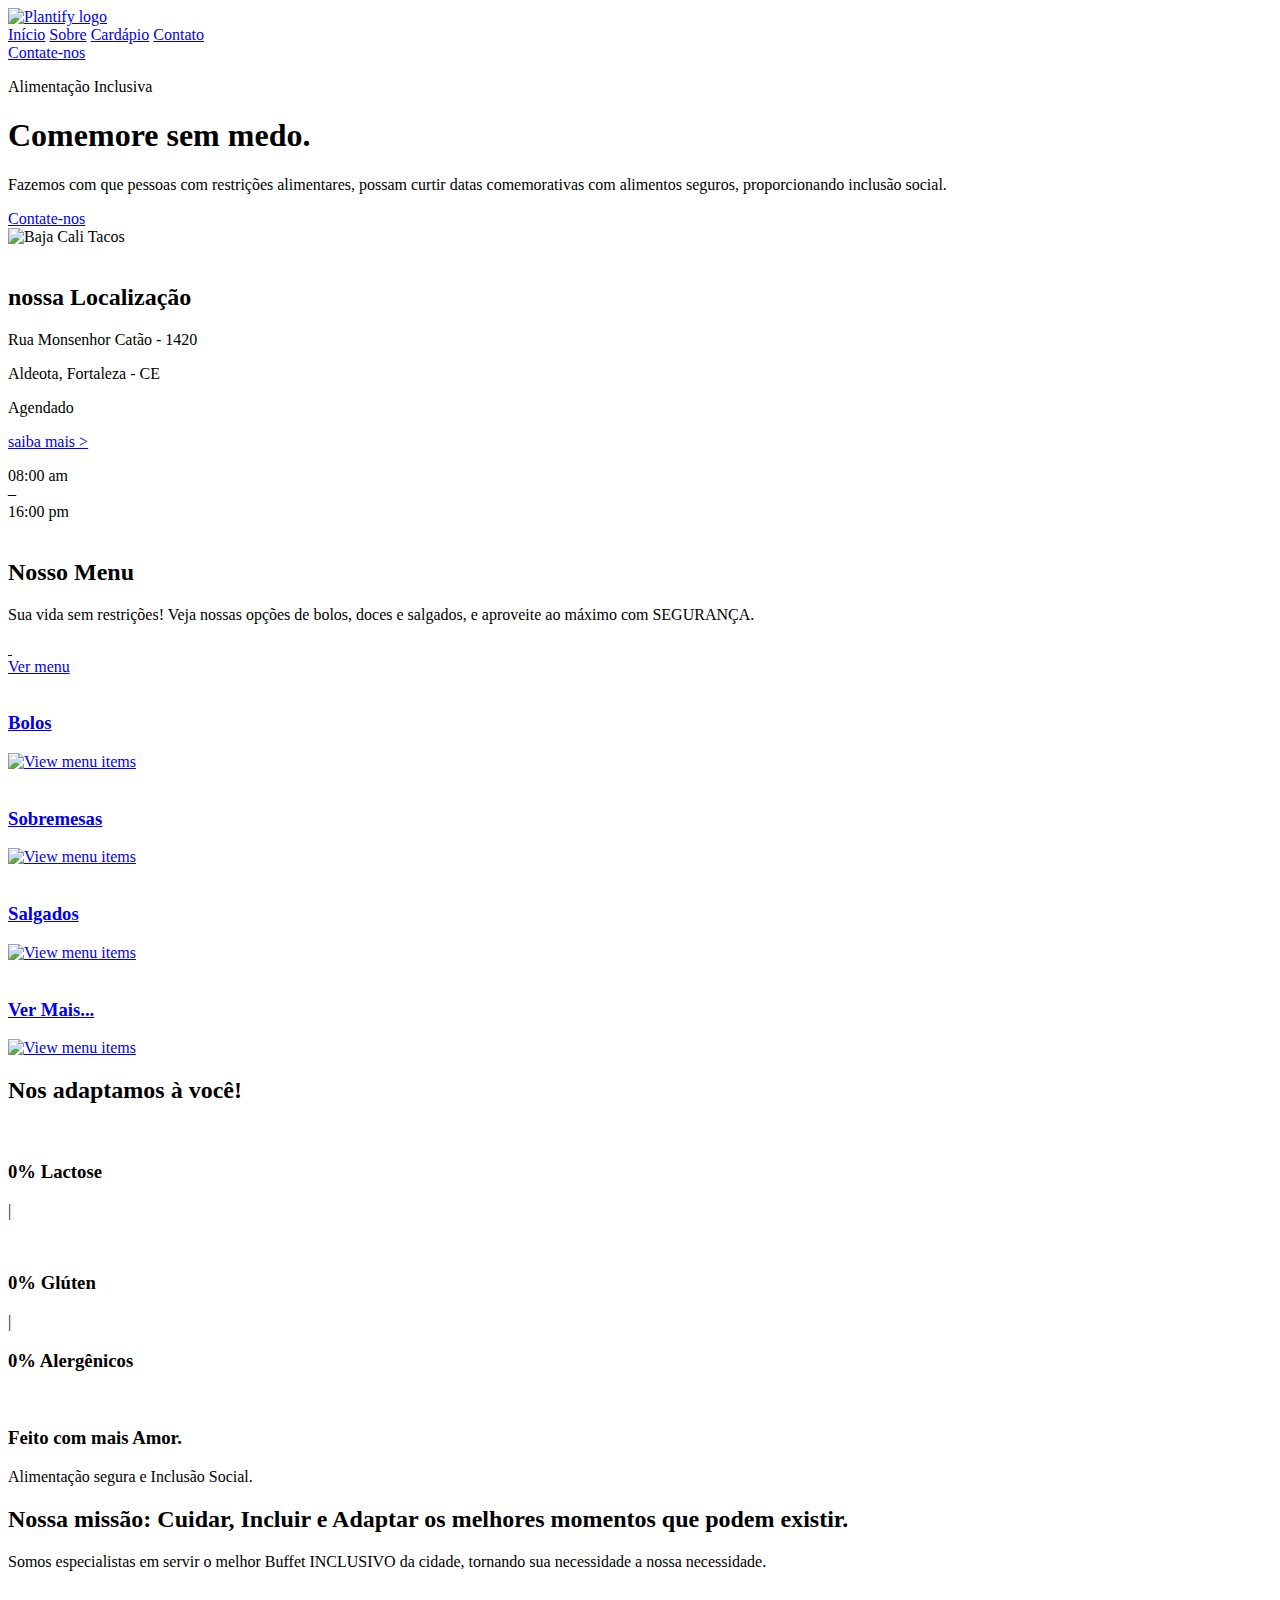
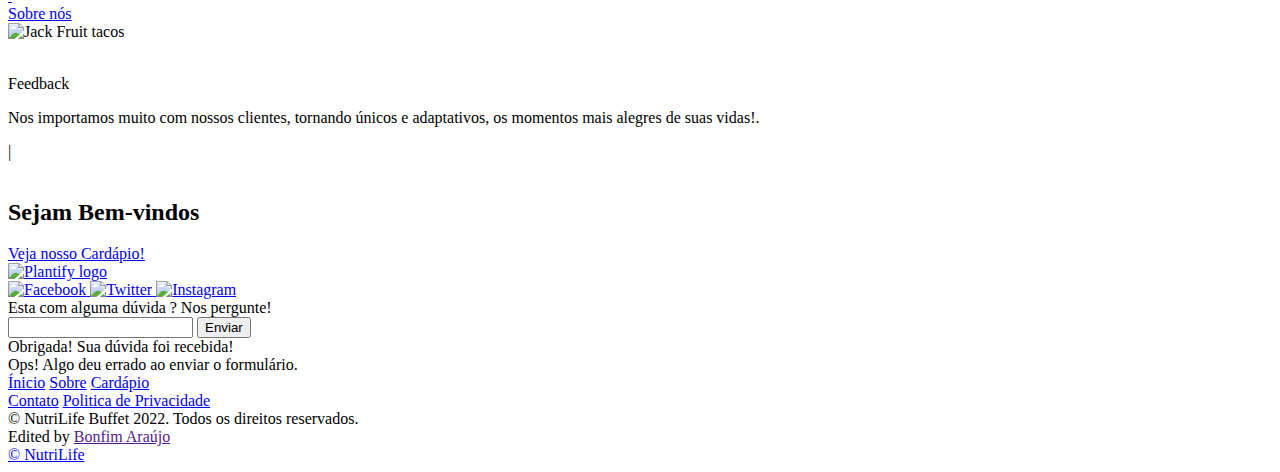
==== commit 350c4c12: "Add files via upload" ====
--- a/html/index.html
+++ b/html/index.html
@@ -9,7 +9,7 @@
 	<meta content="width=device-width, initial-scale=1" name="viewport" />
 
 
-	<link href="/css/home.css" rel="stylesheet" type="text/css" />
+	<link href="./css/home.css" rel="stylesheet" type="text/css" />
 	<script src="https://ajax.googleapis.com/ajax/libs/webfont/1.6.26/webfont.js" type="text/javascript">
 
 	</script>
@@ -24,8 +24,8 @@
 			var n = c.documentElement, t = " w-mod-"; n.className += t + "js", ("ontouchstart" in o || o.DocumentTouch && c instanceof DocumentTouch) && (n.className += t + "touch")
 		}(window, document);
 	</script>
-	<link href="imagens/favicon.png" rel="shortcut icon" type="image/x-icon" />
-	<link href="imagens/apple-icon.png" rel="apple-touch-icon" />
+	<link href="./imagens/favicon.png" rel="shortcut icon" type="image/x-icon" />
+	<link href="./imagens/apple-icon.png" rel="apple-touch-icon" />
 	<style>
 		body {
 			-webkit-font-smoothing: antialiased;
@@ -41,17 +41,17 @@
 		data-collapse="medium" data-w-id="debec348-5c84-6503-82c9-a6b3926bcc1b" role="banner" data-duration="500"
 		data-doc-height="1">
 		<div class="container navigation">
-			<a href="/" aria-current="page" class="logo w-nav-brand w--current">
-				<img src="/imagens/logo1.png" loading="lazy" alt="Plantify logo"  />
+			<a href="./index.html" aria-current="page" class="logo w-nav-brand w--current">
+				<img src="./imagens/logo1.png" loading="lazy" alt="Plantify logo"  />
 			</a>
 			<nav role="navigation" class="nav-menu w-nav-menu">
 				<div class="nav-links">
-					<a href="/" class="nav-link w-nav-link">Menu</a>
-					<a href="/about/sobre.html" class="nav-link w-nav-link">Sobre</a>
-					<a href="/html/cardapio.html" class="nav-link w-nav-link">Cardapio</a>
-					<a href="/contact" class="nav-link w-nav-link">Contato</a>
-				</div>
-				<a href="/html/cardapio.html" class="button-wrapper small no-margin w-inline-block">
+					<a href="./index.html" class="nav-link w-nav-link">Início</a>
+					<a href="./html/sobre.html" class="nav-link w-nav-link">Sobre</a>
+					<a href="./html/cardapio.html" class="nav-link w-nav-link">Cardápio</a>
+					<a href="./contact" class="nav-link w-nav-link">Contato</a>
+				</div>
+				<a href="./html/cardapio.html" class="button-wrapper small no-margin w-inline-block">
 					<div class="button small">
 						<div>Contate-nos</div>
 					</div>
@@ -80,8 +80,8 @@
 					<h1 class="heading xxl">Comemore <span class="italic">sem medo.</span>
 					</h1>
 					<p class="paragraph">Fazemos com que pessoas com restrições alimentares, possam curtir datas
-						comemorativas com alimentos seguros, proporcionando inclusão sócial.</p>
-					<a href="/html/cardapio.html" class="button-wrapper primary w-inline-block">
+						comemorativas com alimentos seguros, proporcionando inclusão social.</p>
+					<a href="./html/cardapio.html" class="button-wrapper primary w-inline-block">
 						<div class="button">
 							<div>Contate-nos</div>
 						</div>
@@ -95,15 +95,15 @@
 				</div>
 				<div class="column desktop-5 mobile-12">
 					<div class="photo-container">
-						<img src="/imagens/tacos.jpg" loading="lazy" srcset="/imagens/tacos.jpg"
+						<img src="./imagens/tacos.jpg" loading="lazy" srcset="./imagens/tacos.jpg"
 							sizes="(max-width: 767px) 4vw, (max-width: 991px) 2vw, 4vw" alt="Baja Cali Tacos"
 							class="photo tall" />
 						<div class="photo-shadow">
 
 						</div>
 					</div>
-					<img src="/svg/shape1.svg" loading="lazy" alt="" class="shape dots bottom-left" />
-					<img src="/svg/shape2.svg" loading="lazy" alt="" class="shape squiggle top-right" />
+					<img src="./svg/shape1.svg" loading="lazy" alt="" class="shape dots bottom-left" />
+					<img src="./svg/shape2.svg" loading="lazy" alt="" class="shape squiggle top-right" />
 				</div>
 			</div>
 		</div>
@@ -163,12 +163,12 @@
 					<h2 class="heading l">Nosso Menu</h2>
 					<p class="paragraph">Sua vida sem restrições! Veja nossas opções de bolos, doces e salgados, e
 						aproveite ao máximo com SEGURANÇA.</p>
-					<a href="/" class="button-wrapper secondary w-inline-block">
+					<a href="./html/cardapio.html" class="button-wrapper secondary w-inline-block">
 						<div class="button secondary">
 							<div class="button-arrow">
-								<img src="/svg/arrow.svg"
+								<img src="./svg/arrow.svg"
 									loading="lazy" alt="" class="secondary-button-arrow" />
-								<img src="/svg/set.svg"
+								<img src="./svg/set.svg"
 									loading="lazy" alt="" class="secondary-button-arrow arrow" />
 							</div>
 							<div>Ver menu</div>
@@ -179,12 +179,12 @@
 					<div class="menu-category-wrapper w-dyn-list">
 						<div role="list" class="_12-columns align-top w-dyn-items">
 							<div role="listitem" class="column desktop-6 mobile-12 w-dyn-item">
-								<a href="/html/cardapio.html" class="menu-link w-inline-block">
+								<a href="./html/cardapio.html" class="menu-link w-inline-block">
 									<div class="photo-container menu-item">
-										<img src="/imagens/cake.jpg"
+										<img src="./imagens/cake.jpg"
 											loading="lazy" alt=""
 											sizes="(max-width: 479px) 87vw, (max-width: 767px) 90vw, (max-width: 991px) 44vw, 26vw"
-											srcset="/imagens/cake.jpg 500w, /imagens/cake.jpg 800w, /imagens/cake.jpg 1000w"
+											srcset="./imagens/cake.jpg 500w, ./imagens/cake.jpg 800w, ./imagens/cake.jpg 1000w"
 											class="photo tall straight" />
 										<div class="photo-shadow straight">
 										</div>
@@ -199,12 +199,12 @@
 								</a>
 							</div>
 							<div role="listitem" class="column desktop-6 mobile-12 w-dyn-item">
-								<a href="/html/cardapio.html" class="menu-link w-inline-block">
+								<a href="./html/cardapio.html" class="menu-link w-inline-block">
 									<div class="photo-container menu-item">
-										<img src="/imagens/brig.jpg"
+										<img src="./imagens/brig.jpg"
 											loading="lazy" alt=""
 											sizes="(max-width: 479px) 87vw, (max-width: 767px) 90vw, (max-width: 991px) 44vw, 26vw"
-											srcset="/imagens/brig.jpg 500w, /imagens/brig.jpg 1000w"
+											srcset="./imagens/brig.jpg 500w, ./imagens/brig.jpg 1000w"
 											class="photo tall straight" />
 										<div class="photo-shadow straight">
 										</div>
@@ -219,12 +219,12 @@
 								</a>
 							</div>
 							<div role="listitem" class="column desktop-6 mobile-12 w-dyn-item">
-								<a href="/html/cardapio.html" class="menu-link w-inline-block">
+								<a href="./html/cardapio.html" class="menu-link w-inline-block">
 									<div class="photo-container menu-item">
 										<img src="/imagens/salg.jpg" loading="lazy"
 											alt=""
 											sizes="(max-width: 479px) 87vw, (max-width: 767px) 90vw, (max-width: 991px) 44vw, 26vw"
-											srcset="/imagens/salg.jpg 500w, /imagens/salg.jpg 634w"
+											srcset="./imagens/salg.jpg 500w, ./imagens/salg.jpg 634w"
 											class="photo tall straight" />
 										<div class="photo-shadow straight">
 										</div>
@@ -239,12 +239,12 @@
 								</a>
 							</div>
 							<div role="listitem" class="column desktop-6 mobile-12 w-dyn-item">
-								<a href="/html/cardapio.html" class="menu-link w-inline-block">
+								<a href="./html/cardapio.html" class="menu-link w-inline-block">
 									<div class="photo-container menu-item">
-										<img src="/imagens/suc.jpeg"
+										<img src="./imagens/suc.jpeg"
 											loading="lazy" alt=""
 											sizes="(max-width: 479px) 87vw, (max-width: 767px) 90vw, (max-width: 991px) 44vw, 26vw"
-											srcset="/imagens/suc.jpeg 1080w, /imagens/suc.jpeg 1229w"
+											srcset="./imagens/suc.jpeg 1080w, ./imagens/suc.jpeg 1229w"
 											class="photo tall straight" />
 										<div class="photo-shadow straight">
 										</div>
@@ -271,23 +271,25 @@
 				<div class="spacer _32 _0"></div>
 				<div class="w-layout-grid grid desktop-3 tablet-3">
 					<div id="w-node-_17343c4a-5722-f067-502e-1ea9c01374c1-f841f1c8">
-						<img src="/svg/Icon 1.svg"
+						<img src="./svg/Icon 1.svg"
 							loading="lazy" alt="" class="icon" />
 						<h3 class="heading xs">0% Lactose</h3>
 						<p class="paragraph">|</p>
 					</div>
 					<div id="w-node-a7428c8a-ffae-e5ae-8056-a9b80b9cee75-f841f1c8">
-						<img src="/svg/Icon2.svg"
+						<img src="./svg/Icon2.svg"
 							loading="lazy" alt="" class="icon" />
-						<h3 class="heading xs">0% Gluten</h3>
+						<h3 class="heading xs">0% Glúten</h3>
 						<p class="paragraph">|</p>
+						<h3 class="heading xs">0% Alergênicos</h3>
 					</div>
 					<div id="w-node-_4e2cf897-731e-28c8-fb19-3d5adfd50661-f841f1c8">
-						<img src="/svg/Icon3.svg"
+						<img src="./svg/Icon3.svg"
 							loading="lazy" alt="" class="icon" />
 						<h3 class="heading xs">Feito com mais Amor.</h3>
-						<p class="paragraph">Alimentação segura e Inclusão Sócial.</p>
-					</div>
+						<p class="paragraph">Alimentação segura e Inclusão Social.</p>
+					</div>
+					
 				</div>
 			</div>
 		</div>
@@ -300,12 +302,12 @@
 						melhores momentos que podem existir.</h2>
 					<p class="paragraph">Somos especialistas em servir o melhor Buffet INCLUSIVO da cidade, tornando sua
 						necessidade a nossa necessidade.</p>
-					<a href="/html/sobre.html" class="button-wrapper secondary w-inline-block">
+					<a href="./html/sobre.html" class="button-wrapper secondary w-inline-block">
 						<div class="button secondary">
 							<div class="button-arrow">
-								<img src="/svg/arrow.svg"
+								<img src="./svg/arrow.svg"
 									loading="lazy" alt="" class="secondary-button-arrow" />
-								<img src="/svg/set.svg"
+								<img src="./svg/set.svg"
 									loading="lazy" alt="" class="secondary-button-arrow arrow" />
 							</div>
 							<div>Sobre nós</div>
@@ -316,17 +318,17 @@
 				</div>
 				<div class="column desktop-5 mobile-12">
 					<div class="photo-container">
-						<img src="/imagens/tacos.jpg"
+						<img src="./imagens/tacos.jpg"
 							loading="lazy"
-							srcset="/imagens/tacos.jpg 500w, /imagens/tacos.jpg 660w"
+							srcset="./imagens/tacos.jpg 500w, ./imagens/tacos.jpg 660w"
 							sizes="(max-width: 767px) 4vw, (max-width: 991px) 2vw, 4vw" alt="Jack Fruit tacos"
 							class="photo tall left" />
 						<div class="photo-shadow reverse">
 						</div>
 					</div>
-					<img src="/svg/shape1.svg"
+					<img src="./svg/shape1.svg"
 						loading="lazy" alt="" class="shape dots top-right" />
-					<img src="/svg/shape2.svg"
+					<img src="./svg/shape2.svg"
 						loading="lazy" alt="" class="shape squiggle bottom-left-image" />
 				</div>
 			</div>
@@ -349,17 +351,17 @@
 	<section class="section no-padding wf-section">
 		<div class="container wide">
 			<div class="image-gallery">
-				<img src="/imagens/tacos2.jpg"
+				<img src="./imagens/tacos2.jpg"
 					loading="lazy" alt="" class="gallery-photo" />
-				<img src="/imagens/child.jpg"
+				<img src="./imagens/child.jpg"
 					loading="lazy"
-					srcset="/imagens/child.jpg 500w, /imagens/child.jpg 522w"
+					srcset="./imagens/child.jpg 500w, ./imagens/child.jpg 522w"
 					sizes="(max-width: 479px) 21vw, 22vw" alt="" class="gallery-photo" />
-				<img src="/imagens/pleace.jpg"
+				<img src="./imagens/pleace.jpg"
 					loading="lazy"
-					srcset="/imagens/pleace.jpg 500w, /imagens/pleace.jpg 600w"
+					srcset="./imagens/pleace.jpg 500w, ./imagens/pleace.jpg 600w"
 					sizes="(max-width: 479px) 21vw, 22vw" alt="" class="gallery-photo" />
-				<img src="/imagens/eat.jpg"
+				<img src="./imagens/eat.jpg"
 					loading="lazy" alt="" class="gallery-photo" />
 			</div>
 		</div>
@@ -370,7 +372,7 @@
 				<div class="footer-cta text-light">
 					<h2 class="heading l no-margin">Sejam <span class="italic">Bem-vindos</span>
 					</h2>
-					<a href="/html/cardapio.html" class="button-wrapper primary no-margin w-inline-block">
+					<a href="./html/cardapio.html" class="button-wrapper primary no-margin w-inline-block">
 						<div class="button peach">
 							<div>Veja nosso Cardápio!</div>
 						</div>
@@ -388,7 +390,7 @@
 			<div class="container">
 				<div class="_12-columns align-top">
 					<div class="column desktop-4 tablet-12">
-						<a href="#" class="footer-logo w-inline-block">
+						<a href="./index.html" class="footer-logo w-inline-block">
 							<img src="./imagens/logo1.png" loading="lazy" alt="Plantify logo"  />
 						</a>
 						<div class="spacer _24">
@@ -431,14 +433,14 @@
 					<div class="column desktop-2 tablet-4 mobile-12">
 						<div class="footer-links">
 							<a href="./index.html" class="footer-link">Ínicio</a>
-							<a href="/html/sobre.html" class="footer-link">Sobre</a>
-							<a href="/html/cardapio.html" class="footer-link">Cardápio</a>
+							<a href="./html/sobre.html" class="footer-link">Sobre</a>
+							<a href="./html/cardapio.html" class="footer-link">Cardápio</a>
 						</div>
 					</div>
 					<div class="column desktop-2 tablet-4 mobile-12">
 						<div class="footer-links">
-							<a href="/contact" class="footer-link">Contato</a>
-							<a href="/privacy-policy" class="footer-link">Politica de Privacidade</a>
+							<a href="./contact" class="footer-link">Contato</a>
+							<a href="./privacy-policy" class="footer-link">Politica de Privacidade</a>
 
 						</div>
 					</div>
